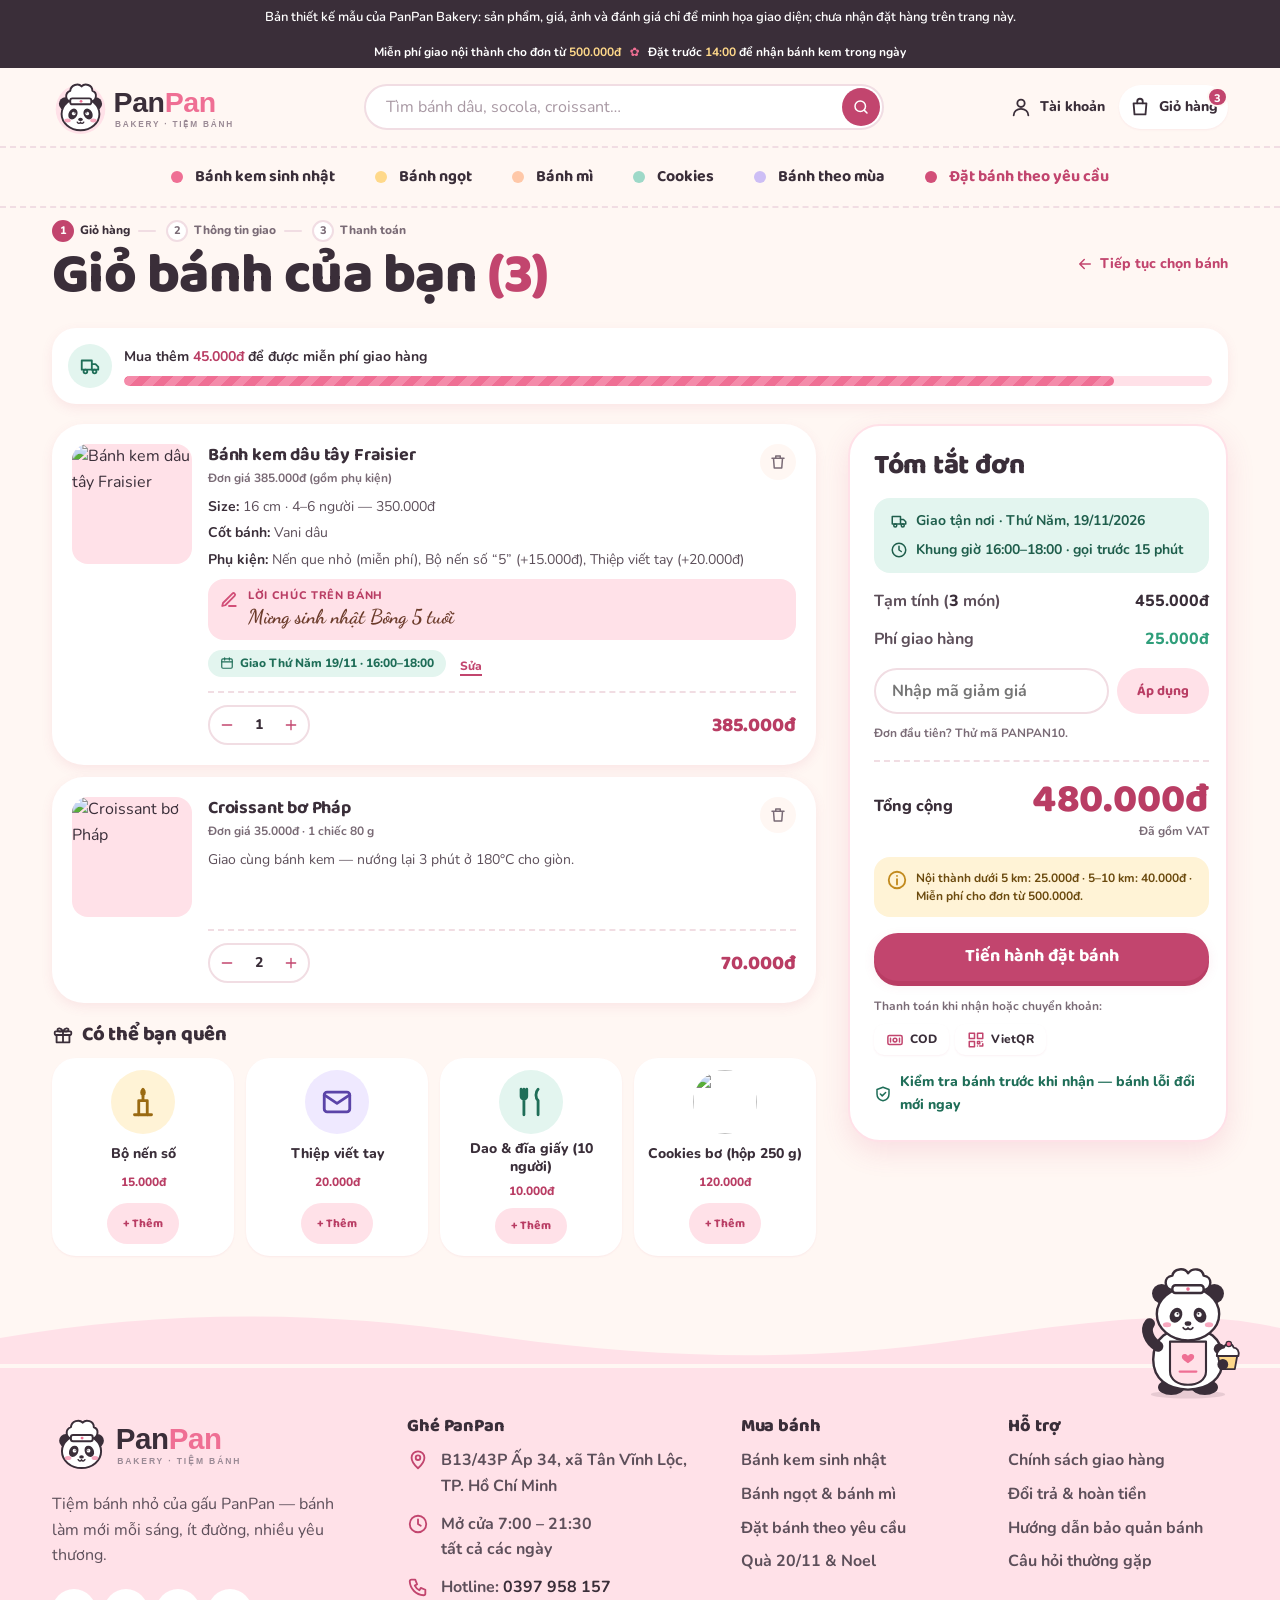
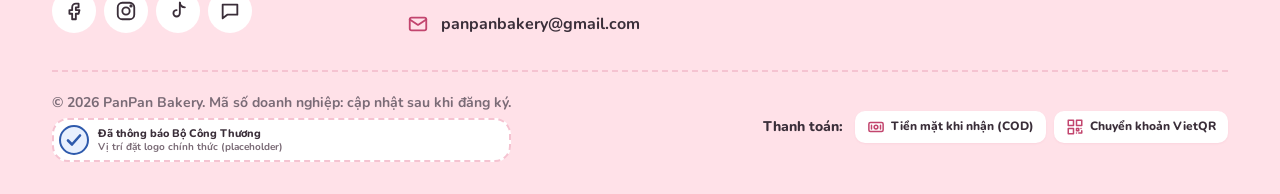
==== cart.html @ d655e0fd "Bản thiết kế giao diện Gấu Hồng của PanPan Bakery" ====
<!doctype html>
<html lang="vi">
<head>
  <meta charset="utf-8">
  <meta name="viewport" content="width=device-width, initial-scale=1">
  <title>Giỏ hàng — PanPan Bakery</title>
  <meta name="description" content="Giỏ hàng PanPan Bakery: kiểm tra bánh, lời chúc, ngày giờ giao và áp dụng mã giảm giá.">
  <link rel="icon" href="logo.svg" type="image/svg+xml">
  <link rel="preconnect" href="https://fonts.googleapis.com">
  <link rel="preconnect" href="https://fonts.gstatic.com" crossorigin>
  <link href="https://fonts.googleapis.com/css2?family=Baloo+2:wght@600;700;800&family=Dancing+Script:wght@700&family=Nunito:wght@400;600;700;800&subset=vietnamese&display=swap" rel="stylesheet">
  <link rel="stylesheet" href="styles.css">
</head>
<body class="has-sticky-checkout">
<div role="note" style="background:#3A2E39;color:#fff;font:600 13px/1.5 Nunito,system-ui,sans-serif;text-align:center;padding:8px 12px">Bản thiết kế mẫu của PanPan Bakery: sản phẩm, giá, ảnh và đánh giá chỉ để minh họa giao diện; chưa nhận đặt hàng trên trang này.</div>
<a class="skip-link" href="#main">Bỏ qua, đến nội dung chính</a>

<svg class="sprite" aria-hidden="true" focusable="false" xmlns="http://www.w3.org/2000/svg">
  <defs>
    <symbol id="i-menu" viewBox="0 0 24 24"><path d="M4 7h16M4 12h16M4 17h16"/></symbol>
    <symbol id="i-close" viewBox="0 0 24 24"><path d="M6 6l12 12M18 6L6 18"/></symbol>
    <symbol id="i-search" viewBox="0 0 24 24"><circle cx="11" cy="11" r="7"/><path d="M20 20l-3.5-3.5"/></symbol>
    <symbol id="i-user" viewBox="0 0 24 24"><circle cx="12" cy="8" r="4"/><path d="M4 21c0-4 3.6-7 8-7s8 3 8 7"/></symbol>
    <symbol id="i-bag" viewBox="0 0 24 24"><path d="M5 8h14l-1 12H6L5 8z"/><path d="M9 8V6a3 3 0 0 1 6 0v2"/></symbol>
    <symbol id="i-check" viewBox="0 0 24 24"><path d="M5 12.5l4.5 4.5L19 7.5"/></symbol>
    <symbol id="i-clock" viewBox="0 0 24 24"><circle cx="12" cy="12" r="9"/><path d="M12 7v5l3 2"/></symbol>
    <symbol id="i-truck" viewBox="0 0 24 24"><path d="M3 6h11v10H3z"/><path d="M14 10h4l3 3v3h-7"/><circle cx="7" cy="18" r="2"/><circle cx="17" cy="18" r="2"/></symbol>
    <symbol id="i-shield" viewBox="0 0 24 24"><path d="M12 3l8 3v6c0 5-3.5 8-8 9-4.5-1-8-4-8-9V6l8-3z"/><path d="M8.5 12l2.5 2.5 4.5-4.5"/></symbol>
    <symbol id="i-pin" viewBox="0 0 24 24"><path d="M12 21s-7-6.2-7-11.5A7 7 0 0 1 19 9.5C19 14.8 12 21 12 21z"/><circle cx="12" cy="9.5" r="2.5"/></symbol>
    <symbol id="i-phone" viewBox="0 0 24 24"><path d="M5 4h4l2 5-2.5 1.5a11 11 0 0 0 5 5L15 13l5 2v4a2 2 0 0 1-2 2A16 16 0 0 1 3 6a2 2 0 0 1 2-2z"/></symbol>
    <symbol id="i-mail" viewBox="0 0 24 24"><rect x="3" y="5" width="18" height="14" rx="2"/><path d="M3 7l9 6 9-6"/></symbol>
    <symbol id="i-chat" viewBox="0 0 24 24"><path d="M4 5h16v11H9l-5 4V5z"/></symbol>
    <symbol id="i-facebook" viewBox="0 0 24 24"><path d="M14 8h3V4h-3a4 4 0 0 0-4 4v3H7v4h3v6h4v-6h3l1-4h-4V8.5a.5.5 0 0 1 .5-.5z"/></symbol>
    <symbol id="i-instagram" viewBox="0 0 24 24"><rect x="3" y="3" width="18" height="18" rx="5"/><circle cx="12" cy="12" r="4"/><circle cx="17.5" cy="6.5" r=".8"/></symbol>
    <symbol id="i-tiktok" viewBox="0 0 24 24"><path d="M14 3v11.5a3.5 3.5 0 1 1-3.5-3.5"/><path d="M14 3c.5 3 2.5 5 5.5 5"/></symbol>
    <symbol id="i-cash" viewBox="0 0 24 24"><rect x="2.5" y="6" width="19" height="12" rx="2"/><circle cx="12" cy="12" r="2.5"/><path d="M6 9.5v5M18 9.5v5"/></symbol>
    <symbol id="i-qr" viewBox="0 0 24 24"><rect x="3" y="3" width="7" height="7"/><rect x="14" y="3" width="7" height="7"/><rect x="3" y="14" width="7" height="7"/><path d="M14 14h3v3h-3zM20 14v.01M14 20h.01M17 20h4v-3"/></symbol>
    <symbol id="i-plus" viewBox="0 0 24 24"><path d="M12 5v14M5 12h14"/></symbol>
    <symbol id="i-minus" viewBox="0 0 24 24"><path d="M5 12h14"/></symbol>
    <symbol id="i-trash" viewBox="0 0 24 24"><path d="M4 7h16M9 7V4h6v3M6 7l1 13h10l1-13"/></symbol>
    <symbol id="i-calendar" viewBox="0 0 24 24"><rect x="3" y="5" width="18" height="16" rx="2"/><path d="M3 10h18M8 3v4M16 3v4"/></symbol>
    <symbol id="i-info" viewBox="0 0 24 24"><circle cx="12" cy="12" r="9"/><path d="M12 11v6M12 7.5v.01"/></symbol>
    <symbol id="i-candle" viewBox="0 0 24 24"><path d="M9 21V11h6v10"/><path d="M12 11V8"/><path d="M12 3c1.3 1.4 1.3 3.2 0 4-1.3-.8-1.3-2.6 0-4z"/><path d="M6 21h12"/></symbol>
    <symbol id="i-cutlery" viewBox="0 0 24 24"><path d="M7 3v8M5 3v5a2 2 0 0 0 4 0V3M7 11v10"/><path d="M17 3c-2 2-2 6 0 8v10"/></symbol>
    <symbol id="i-arrow-left" viewBox="0 0 24 24"><path d="M19 12H5M11 6l-6 6 6 6"/></symbol>
    <symbol id="i-gift" viewBox="0 0 24 24"><rect x="3" y="8" width="18" height="4" rx="1"/><path d="M5 12v8h14v-8M12 8v12"/><path d="M12 8c-2-4-6-4-6-1.5S10 8 12 8zm0 0c2-4 6-4 6-1.5S14 8 12 8z"/></symbol>
    <g id="mascot-art">
      <ellipse cx="100" cy="214" rx="62" ry="7" fill="#3A2E39" opacity=".12"/>
      <ellipse cx="72" cy="202" rx="22" ry="13" fill="#3A2E39"/>
      <ellipse cx="128" cy="202" rx="22" ry="13" fill="#3A2E39"/>
      <path d="M42 156c0-38 26-52 58-52s58 14 58 52c0 32-24 50-58 50s-58-18-58-50z" fill="#fff" stroke="#3A2E39" stroke-width="4"/>
      <path d="M70 126h60v50c0 14-14 22-30 22s-30-8-30-22z" fill="#FFE1E8" stroke="#3A2E39" stroke-width="3.5" stroke-linejoin="round"/>
      <path d="M100 150c-4-6-12-3-10 3 1 4 10 9 10 9s9-5 10-9c2-6-6-9-10-3z" fill="#EF6F94"/>
      <path d="M86 176h28" stroke="#EF6F94" stroke-width="3.5" stroke-linecap="round"/>
      <path d="M50 134C34 124 28 106 36 96" fill="none" stroke="#3A2E39" stroke-width="18" stroke-linecap="round"/>
      <path d="M152 138c12 6 14 16 8 24" fill="none" stroke="#3A2E39" stroke-width="18" stroke-linecap="round"/>
      <path d="M150 150h32l-4 22h-24z" fill="#FFD98A" stroke="#3A2E39" stroke-width="3" stroke-linejoin="round"/>
      <path d="M148 150c0-10 8-14 12-14 2-8 14-8 16 0 6 0 10 6 8 14z" fill="#fff" stroke="#3A2E39" stroke-width="3" stroke-linejoin="round"/>
      <circle cx="168" cy="130" r="4.5" fill="#EF6F94" stroke="#3A2E39" stroke-width="2"/>
      <circle cx="158" cy="164" r="9" fill="#3A2E39"/>
      <circle cx="56" cy="46" r="16" fill="#3A2E39"/>
      <circle cx="144" cy="46" r="16" fill="#3A2E39"/>
      <ellipse cx="100" cy="80" rx="52" ry="44" fill="#fff" stroke="#3A2E39" stroke-width="4"/>
      <path d="M74 40c-14-2-16-22 0-24 2-12 20-14 26-4 8-10 24-8 26 4 16 2 14 22 0 24z" fill="#fff" stroke="#3A2E39" stroke-width="4" stroke-linejoin="round"/>
      <rect x="74" y="32" width="52" height="13" rx="5" fill="#fff" stroke="#3A2E39" stroke-width="4"/>
      <circle cx="100" cy="38.5" r="3" fill="#EF6F94"/>
      <ellipse cx="80" cy="82" rx="10" ry="13" transform="rotate(25 80 82)" fill="#3A2E39"/>
      <ellipse cx="120" cy="82" rx="10" ry="13" transform="rotate(-25 120 82)" fill="#3A2E39"/>
      <circle cx="81.5" cy="81" r="4.2" fill="#fff"/><circle cx="118.5" cy="81" r="4.2" fill="#fff"/>
      <circle cx="82.6" cy="79.6" r="1.6" fill="#3A2E39"/><circle cx="117.4" cy="79.6" r="1.6" fill="#3A2E39"/>
      <ellipse cx="65" cy="98" rx="7" ry="4.2" fill="#F7A8BF"/><ellipse cx="135" cy="98" rx="7" ry="4.2" fill="#F7A8BF"/>
      <ellipse cx="100" cy="96" rx="5.5" ry="3.8" fill="#3A2E39"/>
      <path d="M92 103q3.8 5 8 .6 4.2 4.4 8-.6" fill="none" stroke="#3A2E39" stroke-width="3" stroke-linecap="round"/>
    </g>
  </defs>
</svg>

<div class="announce" role="note">
  Miễn phí giao nội thành cho đơn từ <strong>500.000đ</strong><span class="announce__sep" aria-hidden="true">✿</span>Đặt trước <strong>14:00</strong> để nhận bánh kem trong ngày
</div>

<header class="site-header">
  <div class="container header-main__inner">
    <button class="icon-btn nav-toggle" type="button" data-nav-toggle aria-controls="site-nav" aria-expanded="false" aria-label="Mở menu danh mục">
      <svg class="icon icon-open" aria-hidden="true"><use href="#i-menu"/></svg>
      <svg class="icon icon-close" aria-hidden="true"><use href="#i-close"/></svg>
    </button>
    <a class="logo" href="index.html"><img src="logo.svg" alt="PanPan Bakery — về trang chủ" width="260" height="72"></a>
    <form class="search" role="search" data-search action="index.html">
      <label class="visually-hidden" for="q">Tìm bánh</label>
      <input class="search__input" id="q" name="q" type="search" placeholder="Tìm bánh dâu, socola, croissant…" autocomplete="off">
      <button class="search__btn" type="submit" aria-label="Tìm kiếm"><svg class="icon icon--sm" aria-hidden="true"><use href="#i-search"/></svg></button>
    </form>
    <div class="header-actions">
      <a class="header-link" href="#tai-khoan"><svg class="icon" aria-hidden="true"><use href="#i-user"/></svg><span class="header-link__label">Tài khoản</span></a>
      <a class="header-link cart-link" href="cart.html" aria-label="Giỏ hàng" aria-current="page"><svg class="icon" aria-hidden="true"><use href="#i-bag"/></svg><span class="header-link__label">Giỏ hàng</span><span class="cart-count" data-cart-count aria-label="sản phẩm trong giỏ">3</span></a>
    </div>
  </div>
  <nav class="site-nav" id="site-nav" data-nav aria-label="Danh mục bánh">
    <div class="container">
      <ul class="site-nav__list">
        <li><a class="site-nav__link" href="index.html#san-pham"><span class="site-nav__dot" style="background:#EF6F94" aria-hidden="true"></span>Bánh kem sinh nhật</a></li>
        <li><a class="site-nav__link" href="index.html#san-pham"><span class="site-nav__dot" style="background:#FFD98A" aria-hidden="true"></span>Bánh ngọt</a></li>
        <li><a class="site-nav__link" href="index.html#san-pham"><span class="site-nav__dot" style="background:#FFC8A8" aria-hidden="true"></span>Bánh mì</a></li>
        <li><a class="site-nav__link" href="index.html#san-pham"><span class="site-nav__dot" style="background:#9ED9C8" aria-hidden="true"></span>Cookies</a></li>
        <li><a class="site-nav__link" href="index.html#san-pham"><span class="site-nav__dot" style="background:#CDBEF5" aria-hidden="true"></span>Bánh theo mùa</a></li>
        <li><a class="site-nav__link site-nav__link--hot" href="index.html#theo-yeu-cau"><span class="site-nav__dot" style="background:#D24F78" aria-hidden="true"></span>Đặt bánh theo yêu cầu</a></li>
      </ul>
      <div class="site-nav__extra">
        <svg class="icon" aria-hidden="true"><use href="#i-phone"/></svg>
        <span>Cần gấp? Gọi <a href="tel:0397958157">0397 958 157</a> (7:00–21:30)</span>
      </div>
    </div>
  </nav>
</header>

<main id="main" class="container" data-cart>
  <div class="cart-head">
    <div>
      <ol class="checkout-steps" aria-label="Các bước đặt hàng">
        <li class="is-current" aria-current="step"><span class="checkout-steps__num">1</span>Giỏ hàng</li>
        <li><span class="checkout-steps__num">2</span>Thông tin giao</li>
        <li><span class="checkout-steps__num">3</span>Thanh toán</li>
      </ol>
      <h1 class="cart-title">Giỏ bánh của bạn <span>(<span data-item-count>3</span>)</span></h1>
    </div>
    <a class="back-link" href="index.html#san-pham"><svg class="icon icon--sm" aria-hidden="true"><use href="#i-arrow-left"/></svg>Tiếp tục chọn bánh</a>
  </div>

  <div class="cart-empty" data-cart-empty hidden>
    <svg viewBox="0 -10 200 232" role="img" aria-label="Gấu PanPan đang chờ bạn chọn bánh"><use href="#mascot-art"/></svg>
    <h2>Giỏ bánh đang trống trơn</h2>
    <p>Gấu PanPan đã nướng sẵn bánh kem, croissant và cookies — chọn vài món cho ngày vui nhé!</p>
    <a class="btn btn--primary" href="index.html#san-pham">Xem bánh hôm nay</a>
  </div>

  <div data-cart-filled>
    <div class="freeship">
      <span class="freeship__icon" aria-hidden="true"><svg class="icon"><use href="#i-truck"/></svg></span>
      <div class="freeship__body">
        <p class="freeship__text" data-freeship-text aria-live="polite">Mua thêm <strong>45.000đ</strong> để được miễn phí giao hàng</p>
        <div class="freeship__track" role="presentation"><div class="freeship__bar" data-freeship-bar style="width:91%"></div></div>
      </div>
    </div>

    <div class="cart-layout">
      <div>
        <div class="cart-lines" data-lines>
          <article class="line" data-line data-unit="385000" data-name="Bánh kem dâu tây Fraisier">
            <a class="line__media" href="product.html"><img src="https://images.unsplash.com/photo-1611293388250-580b08c4a145?auto=format&fit=crop&w=240&h=240&q=80" alt="Bánh kem dâu tây Fraisier" width="120" height="120"></a>
            <div class="line__body">
              <div class="line__top">
                <div>
                  <h2 class="line__name"><a href="product.html">Bánh kem dâu tây Fraisier</a></h2>
                  <p class="line__unit">Đơn giá 385.000đ (gồm phụ kiện)</p>
                </div>
                <button class="remove-btn" type="button" data-remove aria-label="Xoá Bánh kem dâu tây Fraisier khỏi giỏ"><svg class="icon" aria-hidden="true"><use href="#i-trash"/></svg></button>
              </div>
              <div class="line__opts">
                <p><strong>Size:</strong> 16 cm · 4–6 người — 350.000đ</p>
                <p><strong>Cốt bánh:</strong> Vani dâu</p>
                <p><strong>Phụ kiện:</strong> Nến que nhỏ (miễn phí), Bộ nến số “5” (+15.000đ), Thiệp viết tay (+20.000đ)</p>
              </div>
              <p class="line__msg"><span class="line__msg-label">Lời chúc trên bánh</span>Mừng sinh nhật Bông 5 tuổi</p>
              <span class="line__delivery"><svg class="icon" aria-hidden="true"><use href="#i-calendar"/></svg>Giao Thứ Năm 19/11 · 16:00–18:00</span>
              <a class="link-btn line__edit" href="product.html">Sửa</a>
            </div>
            <div class="line__foot">
              <div class="qty qty--sm">
                <button class="qty__btn" type="button" data-qty-minus aria-label="Giảm số lượng"><svg class="icon" aria-hidden="true"><use href="#i-minus"/></svg></button>
                <input class="qty__input" type="number" min="1" max="20" value="1" data-qty-input aria-label="Số lượng Bánh kem dâu tây Fraisier">
                <button class="qty__btn" type="button" data-qty-plus aria-label="Tăng số lượng"><svg class="icon" aria-hidden="true"><use href="#i-plus"/></svg></button>
              </div>
              <span class="line__total" data-line-total>385.000đ</span>
            </div>
          </article>

          <article class="line" data-line data-unit="35000" data-name="Croissant bơ Pháp">
            <a class="line__media" href="product.html"><img src="https://images.unsplash.com/photo-1623334044303-241021148842?auto=format&fit=crop&w=240&h=240&q=80" alt="Croissant bơ Pháp" width="120" height="120"></a>
            <div class="line__body">
              <div class="line__top">
                <div>
                  <h2 class="line__name"><a href="product.html">Croissant bơ Pháp</a></h2>
                  <p class="line__unit">Đơn giá 35.000đ · 1 chiếc 80 g</p>
                </div>
                <button class="remove-btn" type="button" data-remove aria-label="Xoá Croissant bơ Pháp khỏi giỏ"><svg class="icon" aria-hidden="true"><use href="#i-trash"/></svg></button>
              </div>
              <div class="line__opts"><p>Giao cùng bánh kem — nướng lại 3 phút ở 180°C cho giòn.</p></div>
            </div>
            <div class="line__foot">
              <div class="qty qty--sm">
                <button class="qty__btn" type="button" data-qty-minus aria-label="Giảm số lượng"><svg class="icon" aria-hidden="true"><use href="#i-minus"/></svg></button>
                <input class="qty__input" type="number" min="1" max="20" value="2" data-qty-input aria-label="Số lượng Croissant bơ Pháp">
                <button class="qty__btn" type="button" data-qty-plus aria-label="Tăng số lượng"><svg class="icon" aria-hidden="true"><use href="#i-plus"/></svg></button>
              </div>
              <span class="line__total" data-line-total>70.000đ</span>
            </div>
          </article>
        </div>

        <template data-line-template>
          <article class="line" data-line data-unit="0" data-name="">
            <div class="line__media"><img src="data:image/svg+xml,%3Csvg xmlns='http://www.w3.org/2000/svg' viewBox='0 0 120 120'%3E%3Crect width='120' height='120' fill='%23FFE1E8'/%3E%3Cg fill='none' stroke='%23D24F78' stroke-width='4' stroke-linecap='round' stroke-linejoin='round'%3E%3Crect x='34' y='52' width='52' height='38' rx='4'/%3E%3Cpath d='M30 52h60M60 52v38M60 52c-6-14-22-14-20-4 2 6 20 4 20 4zm0 0c6-14 22-14 20-4-2 6-20 4-20 4z'/%3E%3C/g%3E%3C/svg%3E" alt="Phụ kiện" width="120" height="120"></div>
            <div class="line__body">
              <div class="line__top">
                <div>
                  <h2 class="line__name" data-line-name>Phụ kiện</h2>
                  <p class="line__unit">Đơn giá <span data-line-unit>0đ</span></p>
                </div>
                <button class="remove-btn" type="button" data-remove aria-label="Xoá món này khỏi giỏ"><svg class="icon" aria-hidden="true"><use href="#i-trash"/></svg></button>
              </div>
              <div class="line__opts"><p>Giao kèm đơn bánh kem.</p></div>
            </div>
            <div class="line__foot">
              <div class="qty qty--sm">
                <button class="qty__btn" type="button" data-qty-minus aria-label="Giảm số lượng"><svg class="icon" aria-hidden="true"><use href="#i-minus"/></svg></button>
                <input class="qty__input" type="number" min="1" max="20" value="1" data-qty-input aria-label="Số lượng">
                <button class="qty__btn" type="button" data-qty-plus aria-label="Tăng số lượng"><svg class="icon" aria-hidden="true"><use href="#i-plus"/></svg></button>
              </div>
              <span class="line__total" data-line-total>0đ</span>
            </div>
          </article>
        </template>

        <section class="upsell" aria-labelledby="upsell-title">
          <h2 class="upsell__title" id="upsell-title"><svg class="icon" aria-hidden="true"><use href="#i-gift"/></svg>Có thể bạn quên</h2>
          <div class="upsell__list">
            <div class="upsell-item">
              <span class="upsell-item__art" style="background:var(--c-butter-soft);color:#9A6A12" aria-hidden="true"><svg class="icon"><use href="#i-candle"/></svg></span>
              <p class="upsell-item__name">Bộ nến số</p>
              <p class="upsell-item__price">15.000đ</p>
              <button class="btn btn--soft" type="button" data-upsell-add="Bộ nến số" data-price="15000">+ Thêm</button>
            </div>
            <div class="upsell-item">
              <span class="upsell-item__art" style="background:var(--c-lavender-soft);color:#5B44A8" aria-hidden="true"><svg class="icon"><use href="#i-mail"/></svg></span>
              <p class="upsell-item__name">Thiệp viết tay</p>
              <p class="upsell-item__price">20.000đ</p>
              <button class="btn btn--soft" type="button" data-upsell-add="Thiệp viết tay" data-price="20000">+ Thêm</button>
            </div>
            <div class="upsell-item">
              <span class="upsell-item__art" style="background:var(--c-mint-soft);color:#1F6E58" aria-hidden="true"><svg class="icon"><use href="#i-cutlery"/></svg></span>
              <p class="upsell-item__name">Dao &amp; đĩa giấy (10 người)</p>
              <p class="upsell-item__price">10.000đ</p>
              <button class="btn btn--soft" type="button" data-upsell-add="Dao &amp; đĩa giấy (10 người)" data-price="10000">+ Thêm</button>
            </div>
            <div class="upsell-item">
              <span class="upsell-item__art"><img src="https://images.unsplash.com/photo-1600625649542-f668edc636dc?auto=format&fit=crop&w=160&h=160&q=70" alt="" width="64" height="64" loading="lazy"></span>
              <p class="upsell-item__name">Cookies bơ (hộp 250 g)</p>
              <p class="upsell-item__price">120.000đ</p>
              <button class="btn btn--soft" type="button" data-upsell-add="Cookies bơ (hộp 250 g)" data-price="120000" data-img="https://images.unsplash.com/photo-1600625649542-f668edc636dc?auto=format&fit=crop&w=240&h=240&q=80">+ Thêm</button>
            </div>
          </div>
        </section>
      </div>

      <aside class="summary" aria-labelledby="summary-title">
        <h2 class="summary__title" id="summary-title">Tóm tắt đơn</h2>
        <div class="summary__delivery">
          <p><svg class="icon" aria-hidden="true"><use href="#i-truck"/></svg><span>Giao tận nơi · <strong>Thứ Năm, 19/11/2026</strong></span></p>
          <p><svg class="icon" aria-hidden="true"><use href="#i-clock"/></svg><span>Khung giờ <strong>16:00–18:00</strong> · gọi trước 15 phút</span></p>
        </div>
        <div class="summary__rows">
          <p class="summary__row"><span>Tạm tính (<span data-item-count>3</span> món)</span><span data-subtotal>455.000đ</span></p>
          <p class="summary__row summary__row--ship"><span>Phí giao hàng</span><span data-shipping>25.000đ</span></p>
          <p class="summary__row summary__row--discount" data-discount-row hidden><span>Mã PANPAN10</span><span data-discount>−0đ</span></p>
        </div>
        <form class="promo" data-promo-form>
          <label class="visually-hidden" for="promo-code">Mã giảm giá</label>
          <input id="promo-code" type="text" placeholder="Nhập mã giảm giá" autocomplete="off">
          <button class="btn btn--soft" type="submit">Áp dụng</button>
        </form>
        <p class="promo-note" data-promo-note aria-live="polite">Đơn đầu tiên? Thử mã PANPAN10.</p>
        <div class="summary__total">
          <span>Tổng cộng</span>
          <span><span class="summary__total-amount" data-grand-total>480.000đ</span><span class="summary__vat">Đã gồm VAT</span></span>
        </div>
        <p class="fee-note"><svg class="icon" aria-hidden="true"><use href="#i-info"/></svg><span>Nội thành dưới 5 km: 25.000đ · 5–10 km: 40.000đ · Miễn phí cho đơn từ 500.000đ.</span></p>
        <button class="btn btn--primary btn--block" type="button" data-checkout>Tiến hành đặt bánh</button>
        <div class="pay-note">
          <span>Thanh toán khi nhận hoặc chuyển khoản:</span>
          <div class="pay-methods">
            <span class="pay-badge"><svg class="icon" aria-hidden="true"><use href="#i-cash"/></svg>COD</span>
            <span class="pay-badge"><svg class="icon" aria-hidden="true"><use href="#i-qr"/></svg>VietQR</span>
          </div>
        </div>
        <p class="assure"><svg viewBox="0 0 24 24" class="icon" aria-hidden="true"><use href="#i-shield"/></svg>Kiểm tra bánh trước khi nhận — bánh lỗi đổi mới ngay</p>
      </aside>
    </div>
  </div>
</main>

<footer class="site-footer">
  <svg class="wave" viewBox="0 0 1440 64" preserveAspectRatio="none" aria-hidden="true"><path fill="currentColor" d="M0 34C180 6 360 6 540 30s360 30 540 6 270-30 360-12v36H0z"/></svg>
  <svg class="footer-mascot" viewBox="0 -10 200 232" aria-hidden="true"><use href="#mascot-art"/></svg>
  <div class="container">
    <div class="footer-grid">
      <div class="footer-brand">
        <a class="logo" href="index.html"><img src="logo.svg" alt="PanPan Bakery" width="260" height="72" loading="lazy"></a>
        <p>Tiệm bánh nhỏ của gấu PanPan — bánh làm mới mỗi sáng, ít đường, nhiều yêu thương.</p>
        <div class="social">
          <a class="social__link" href="#facebook" aria-label="Facebook PanPan Bakery"><svg class="icon" aria-hidden="true"><use href="#i-facebook"/></svg></a>
          <a class="social__link" href="#instagram" aria-label="Instagram PanPan Bakery"><svg class="icon" aria-hidden="true"><use href="#i-instagram"/></svg></a>
          <a class="social__link" href="#tiktok" aria-label="TikTok PanPan Bakery"><svg class="icon" aria-hidden="true"><use href="#i-tiktok"/></svg></a>
          <a class="social__link" href="#zalo" aria-label="Zalo PanPan Bakery"><svg class="icon" aria-hidden="true"><use href="#i-chat"/></svg></a>
        </div>
      </div>
      <div>
        <h2 class="footer-title">Ghé PanPan</h2>
        <ul class="contact-list">
          <li><svg class="icon" aria-hidden="true"><use href="#i-pin"/></svg><span>B13/43P Ấp 34, xã Tân Vĩnh Lộc,<br>TP. Hồ Chí Minh</span></li>
          <li><svg class="icon" aria-hidden="true"><use href="#i-clock"/></svg><span>Mở cửa 7:00 – 21:30<br>tất cả các ngày</span></li>
          <li><svg class="icon" aria-hidden="true"><use href="#i-phone"/></svg><span>Hotline: <a href="tel:0397958157">0397 958 157</a></span></li>
          <li><svg class="icon" aria-hidden="true"><use href="#i-mail"/></svg><span><a href="mailto:panpanbakery@gmail.com">panpanbakery@gmail.com</a></span></li>
        </ul>
      </div>
      <div>
        <h2 class="footer-title">Mua bánh</h2>
        <ul class="footer-list">
          <li><a href="index.html#san-pham">Bánh kem sinh nhật</a></li>
          <li><a href="index.html#san-pham">Bánh ngọt &amp; bánh mì</a></li>
          <li><a href="index.html#theo-yeu-cau">Đặt bánh theo yêu cầu</a></li>
          <li><a href="index.html#san-pham">Quà 20/11 &amp; Noel</a></li>
        </ul>
      </div>
      <div>
        <h2 class="footer-title">Hỗ trợ</h2>
        <ul class="footer-list">
          <li><a href="#giao-hang">Chính sách giao hàng</a></li>
          <li><a href="#doi-tra">Đổi trả &amp; hoàn tiền</a></li>
          <li><a href="#bao-quan">Hướng dẫn bảo quản bánh</a></li>
          <li><a href="#hoi-dap">Câu hỏi thường gặp</a></li>
        </ul>
      </div>
    </div>
    <div class="footer-bottom">
      <div class="footer-legal">
        <span>© 2026 PanPan Bakery. Mã số doanh nghiệp: cập nhật sau khi đăng ký.</span>
        <span class="bct-badge"><svg viewBox="0 0 32 32" aria-hidden="true"><circle cx="16" cy="16" r="14" fill="#E8F0FE" stroke="#2E5AAC" stroke-width="2"/><path d="M10 16.5l4 4 8-9" fill="none" stroke="#2E5AAC" stroke-width="2.6" stroke-linecap="round" stroke-linejoin="round"/></svg><span>Đã thông báo Bộ Công Thương<small>Vị trí đặt logo chính thức (placeholder)</small></span></span>
      </div>
      <div class="pay-methods">
        <span class="pay-methods__label">Thanh toán:</span>
        <span class="pay-badge"><svg class="icon" aria-hidden="true"><use href="#i-cash"/></svg>Tiền mặt khi nhận (COD)</span>
        <span class="pay-badge"><svg class="icon" aria-hidden="true"><use href="#i-qr"/></svg>Chuyển khoản VietQR</span>
      </div>
    </div>
  </div>
</footer>

<div class="sticky-checkout" data-cart-filled>
  <div class="sticky-checkout__info">
    <span class="sticky-checkout__label">Tổng cộng</span>
    <span class="sticky-checkout__total" data-grand-total>480.000đ</span>
  </div>
  <button class="btn btn--primary" type="button" data-checkout>Đặt bánh</button>
</div>

<div class="toast" data-toast role="status" aria-live="polite">
  <span class="toast__icon" aria-hidden="true"><svg viewBox="40 -12 120 140"><use href="#mascot-art"/></svg></span>
  <span data-toast-text></span>
</div>

<script src="app.js"></script>
</body>
</html>
---- styles.css ----
/* =====================================================================
   PanPan Bakery — Direction A "Gấu Hồng" (soft pastel & playful)
   ---------------------------------------------------------------------
   DESIGN TOKENS — this block is the seed of the future design system.
   ===================================================================== */
:root {
  /* ---- Colour: brand ---- */
  --c-primary: #EF6F94;        /* strawberry pink — accents, illustrations */
  --c-primary-dark: #C2456E;   /* buttons, links — 4.8:1 with white text (AA) */
  --c-primary-deeper: #B93D64; /* hover / pressed */
  --c-primary-soft: #FFE1E8;   /* pink tint backgrounds */
  --c-mint: #9ED9C8;
  --c-mint-soft: #E3F5EF;
  --c-butter: #FFD98A;
  --c-butter-soft: #FFF3D6;
  --c-lavender: #CDBEF5;
  --c-lavender-soft: #EFE9FF;
  --c-peach: #FFC8A8;
  --c-peach-soft: #FFEDE2;
  --c-chocolate: #6B3B2A;      /* message-on-cake lettering */

  /* ---- Colour: neutrals ---- */
  --c-bg: #FFF7F3;
  --c-surface: #FFFFFF;
  --c-ink: #3A2E39;
  --c-muted: #7A6B76;
  --c-line: #F1DDE3;
  --c-success: #2F9E7A;
  --c-danger: #D64545;
  --c-star: #FFB547;

  /* ---- Typography ---- */
  --font-display: 'Baloo 2', 'Nunito', system-ui, sans-serif;
  --font-body: 'Nunito', system-ui, -apple-system, 'Segoe UI', sans-serif;
  --font-script: 'Dancing Script', 'Baloo 2', cursive;

  --fs-xs: 0.75rem;     /* 12 */
  --fs-sm: 0.875rem;    /* 14 */
  --fs-base: 1rem;      /* 16 */
  --fs-md: 1.125rem;    /* 18 */
  --fs-lg: 1.25rem;     /* 20 */
  --fs-xl: clamp(1.375rem, 1.2rem + 0.8vw, 1.75rem);
  --fs-2xl: clamp(1.75rem, 1.35rem + 1.6vw, 2.5rem);
  --fs-3xl: clamp(2.125rem, 1.55rem + 2.6vw, 3.5rem);
  --fs-4xl: clamp(2.375rem, 1.6rem + 3.4vw, 4.25rem);

  --lh-tight: 1.15;
  --lh-snug: 1.3;
  --lh-body: 1.6;

  /* ---- Spacing scale (4px base) ---- */
  --sp-1: 4px;
  --sp-2: 8px;
  --sp-3: 12px;
  --sp-4: 16px;
  --sp-5: 20px;
  --sp-6: 24px;
  --sp-7: 32px;
  --sp-8: 48px;
  --sp-9: 64px;
  --sp-10: 96px;

  /* ---- Radius ---- */
  --r-sm: 10px;
  --r-md: 16px;
  --r-lg: 24px;
  --r-xl: 32px;
  --r-pill: 999px;
  --r-blob: 58% 42% 48% 52% / 52% 46% 54% 48%;

  /* ---- Shadows (pink-tinted) ---- */
  --sh-xs: 0 1px 2px rgba(210, 79, 120, 0.08);
  --sh-sm: 0 4px 12px rgba(210, 79, 120, 0.10);
  --sh-md: 0 10px 28px rgba(210, 79, 120, 0.14);
  --sh-lg: 0 20px 50px rgba(210, 79, 120, 0.18);
  --sh-btn: 0 6px 0 var(--c-primary-deeper);
  --focus-ring: 0 0 0 3px #fff, 0 0 0 6px rgba(210, 79, 120, 0.55);

  /* ---- Layout ---- */
  --container: 1240px;
  --gutter: 16px;
  --header-h: 72px;

  /* ---- Motion ---- */
  --ease-bounce: cubic-bezier(0.34, 1.56, 0.64, 1);
  --t-fast: 150ms ease;
  --t-base: 240ms ease;
}

@media (min-width: 768px) {
  :root { --gutter: 32px; }
}

/* =====================================================================
   Base
   ===================================================================== */
*, *::before, *::after { box-sizing: border-box; }
html { -webkit-text-size-adjust: 100%; scroll-behavior: smooth; scroll-padding-top: 140px; }
body {
  margin: 0;
  font-family: var(--font-body);
  font-size: var(--fs-base);
  line-height: var(--lh-body);
  color: var(--c-ink);
  background: var(--c-bg);
  -webkit-font-smoothing: antialiased;
  overflow-x: hidden;
}
img, svg { display: block; max-width: 100%; }
img { height: auto; }
a { color: inherit; text-decoration: none; }
button, input, select, textarea { font: inherit; color: inherit; }
button { cursor: pointer; }
h1, h2, h3, h4 {
  font-family: var(--font-display);
  font-weight: 800;
  line-height: var(--lh-tight);
  margin: 0;
  letter-spacing: -0.01em;
}
p { margin: 0; }
ul, ol { margin: 0; padding: 0; list-style: none; }
fieldset { border: 0; margin: 0; padding: 0; min-width: 0; }
legend { padding: 0; }
[hidden] { display: none !important; }

:focus-visible { outline: none; box-shadow: var(--focus-ring); border-radius: var(--r-sm); }

.visually-hidden {
  position: absolute !important;
  width: 1px; height: 1px;
  margin: -1px; padding: 0;
  overflow: hidden; clip: rect(0 0 0 0);
  white-space: nowrap; border: 0;
}

.container {
  width: 100%;
  max-width: var(--container);
  margin-inline: auto;
  padding-inline: var(--gutter);
}

.icon { width: 22px; height: 22px; flex: none; }
.icon--sm { width: 18px; height: 18px; }
.icon--xs { width: 14px; height: 14px; }

/* =====================================================================
   Buttons
   ===================================================================== */
.btn {
  display: inline-flex;
  align-items: center;
  justify-content: center;
  gap: var(--sp-2);
  min-height: 48px;
  padding: 12px 26px;
  border: 2px solid transparent;
  border-radius: var(--r-pill);
  font-family: var(--font-display);
  font-weight: 700;
  font-size: var(--fs-md);
  line-height: 1.1;
  white-space: nowrap;
  transition: transform var(--t-fast), box-shadow var(--t-fast), background var(--t-fast), color var(--t-fast);
}
.btn--primary {
  background: var(--c-primary-dark);
  color: #fff;
  box-shadow: 0 5px 0 var(--c-primary-deeper), var(--sh-sm);
}
.btn--primary:hover { background: var(--c-primary-deeper); transform: translateY(-1px); }
.btn--primary:active { transform: translateY(4px); box-shadow: 0 1px 0 var(--c-primary-deeper); }
.btn--ghost {
  background: var(--c-surface);
  color: var(--c-ink);
  border-color: var(--c-ink);
  box-shadow: 0 4px 0 var(--c-ink);
}
.btn--ghost:hover { background: var(--c-butter-soft); }
.btn--ghost:active { transform: translateY(3px); box-shadow: 0 1px 0 var(--c-ink); }
.btn--soft {
  background: var(--c-primary-soft);
  color: var(--c-primary-deeper);
}
.btn--soft:hover { background: #ffd2dd; }
.btn--sm { min-height: 40px; padding: 8px 16px; font-size: var(--fs-sm); }
.btn--block { width: 100%; }
.btn .icon { width: 20px; height: 20px; }

.link-btn {
  background: none;
  border: 0;
  padding: 4px 2px;
  color: var(--c-primary-dark);
  font-weight: 800;
  font-size: var(--fs-sm);
  text-decoration: underline;
  text-decoration-thickness: 2px;
  text-underline-offset: 4px;
}

.icon-btn {
  display: inline-grid;
  place-items: center;
  width: 44px;
  height: 44px;
  border-radius: var(--r-pill);
  border: 0;
  background: var(--c-surface);
  color: var(--c-ink);
  transition: background var(--t-fast), transform var(--t-fast);
}
.icon-btn:hover { background: var(--c-primary-soft); }

/* =====================================================================
   Announcement bar + header
   ===================================================================== */
.announce {
  background: var(--c-ink);
  color: #fff;
  font-size: var(--fs-xs);
  font-weight: 700;
  text-align: center;
  padding: 8px var(--gutter);
  line-height: 1.4;
}
.announce strong { color: var(--c-butter); }
.announce__sep { display: inline-block; margin: 0 8px; color: var(--c-primary); }

.site-header {
  position: sticky;
  top: 0;
  z-index: 50;
  background: rgba(255, 247, 243, 0.94);
  backdrop-filter: saturate(1.4) blur(10px);
  -webkit-backdrop-filter: saturate(1.4) blur(10px);
  border-bottom: 2px dashed var(--c-line);
}
.header-main__inner {
  display: grid;
  grid-template-columns: auto 1fr auto;
  grid-template-areas:
    "toggle logo actions"
    "search search search";
  align-items: center;
  column-gap: var(--sp-2);
  row-gap: var(--sp-2);
  padding-block: var(--sp-2) var(--sp-3);
}
.nav-toggle { grid-area: toggle; background: var(--c-primary-soft); }
.logo { grid-area: logo; display: inline-flex; justify-self: start; }
.logo svg { height: 44px; width: auto; }
.header-actions { grid-area: actions; display: flex; align-items: center; gap: var(--sp-1); }
.search { grid-area: search; position: relative; }
.search__input {
  width: 100%;
  height: 46px;
  padding: 0 52px 0 20px;
  border: 2px solid var(--c-line);
  border-radius: var(--r-pill);
  background: var(--c-surface);
  font-size: var(--fs-base);
  transition: border-color var(--t-fast);
  -webkit-appearance: none;
  appearance: none;
}
.search__input::placeholder { color: #A898A3; }
.search__input:focus { outline: none; border-color: var(--c-primary); box-shadow: 0 0 0 4px var(--c-primary-soft); }
.search__btn {
  position: absolute;
  right: 4px; top: 4px;
  width: 38px; height: 38px;
  border: 0;
  border-radius: var(--r-pill);
  background: var(--c-primary-dark);
  color: #fff;
  display: grid; place-items: center;
}
.header-link {
  display: inline-flex;
  align-items: center;
  gap: var(--sp-2);
  min-height: 44px;
  padding: 0 10px;
  border-radius: var(--r-pill);
  font-weight: 800;
  font-size: var(--fs-sm);
  transition: background var(--t-fast);
}
.header-link:hover { background: var(--c-primary-soft); }
.header-link__label { display: none; }
.cart-link { position: relative; background: var(--c-surface); box-shadow: var(--sh-xs); }
.cart-count {
  position: absolute;
  top: 2px; right: 0;
  min-width: 20px; height: 20px;
  padding: 0 5px;
  border-radius: var(--r-pill);
  background: var(--c-primary-dark);
  color: #fff;
  font-size: 11px;
  font-weight: 800;
  line-height: 20px;
  text-align: center;
  border: 2px solid var(--c-bg);
}
.cart-count.is-bumped { animation: bump 420ms var(--ease-bounce); }
@keyframes bump {
  0% { transform: scale(1); }
  40% { transform: scale(1.45); }
  100% { transform: scale(1); }
}

/* Mobile navigation panel */
.site-nav {
  display: none;
  position: absolute;
  left: 0; right: 0; top: 100%;
  background: var(--c-surface);
  border-bottom: 2px dashed var(--c-line);
  box-shadow: var(--sh-md);
  padding: var(--sp-3) var(--gutter) var(--sp-6);
  max-height: calc(100vh - 120px);
  overflow-y: auto;
}
.site-nav.is-open { display: block; animation: drop 220ms ease; }
@keyframes drop { from { opacity: 0; transform: translateY(-8px); } to { opacity: 1; transform: none; } }
.site-nav__list { display: grid; gap: var(--sp-1); }
.site-nav__link {
  display: flex;
  align-items: center;
  gap: var(--sp-3);
  padding: 12px 14px;
  border-radius: var(--r-md);
  font-family: var(--font-display);
  font-weight: 700;
  font-size: var(--fs-md);
}
.site-nav__link:hover { background: var(--c-primary-soft); }
.site-nav__dot { width: 12px; height: 12px; border-radius: 50%; flex: none; }
.site-nav__link--hot { color: var(--c-primary-dark); }
.site-nav__extra {
  margin-top: var(--sp-4);
  padding: var(--sp-4);
  border-radius: var(--r-md);
  background: var(--c-butter-soft);
  font-size: var(--fs-sm);
  font-weight: 700;
  display: flex; align-items: center; gap: var(--sp-3);
}
.site-nav__extra a { color: var(--c-primary-dark); }

@media (min-width: 640px) {
  .header-link__label { display: inline; }
}

@media (min-width: 1024px) {
  .header-main__inner {
    grid-template-columns: auto minmax(280px, 520px) auto;
    grid-template-areas: "logo search actions";
    justify-content: space-between;
    column-gap: var(--sp-7);
    padding-block: var(--sp-3);
  }
  .nav-toggle { display: none; }
  .logo svg { height: 54px; }
  .site-nav {
    display: block;
    position: static;
    background: none;
    box-shadow: none;
    border: 0;
    border-top: 2px dashed var(--c-line);
    padding: 0;
    max-height: none;
    overflow: visible;
  }
  .site-nav__list {
    display: flex;
    justify-content: center;
    gap: var(--sp-2);
    padding-block: var(--sp-2);
  }
  .site-nav__link { font-size: var(--fs-base); padding: 8px 16px; border-radius: var(--r-pill); }
  .site-nav__extra { display: none; }
}

/* =====================================================================
   Section scaffolding
   ===================================================================== */
.section { padding-block: var(--sp-9); position: relative; }
.section--tight { padding-block: var(--sp-8); }
.section--white { background: var(--c-surface); }
.section--butter { background: var(--c-butter-soft); }
.section--lavender { background: var(--c-lavender-soft); }

.section-head {
  display: flex;
  flex-wrap: wrap;
  align-items: flex-end;
  justify-content: space-between;
  gap: var(--sp-4);
  margin-bottom: var(--sp-7);
}
.section-head--center { justify-content: center; text-align: center; flex-direction: column; align-items: center; }
.eyebrow {
  display: inline-flex;
  align-items: center;
  gap: var(--sp-2);
  padding: 4px 14px;
  border-radius: var(--r-pill);
  background: var(--c-primary-soft);
  color: var(--c-primary-deeper);
  font-weight: 800;
  font-size: var(--fs-sm);
  margin-bottom: var(--sp-3);
}
.section-title { font-size: var(--fs-2xl); }
.section-title .squiggle { position: relative; white-space: nowrap; }
.section-title .squiggle::after {
  content: "";
  position: absolute;
  left: 0; right: 0; bottom: -6px;
  height: 10px;
  background: url("data:image/svg+xml,%3Csvg xmlns='http://www.w3.org/2000/svg' viewBox='0 0 40 10'%3E%3Cpath d='M0 5 Q5 0 10 5 T20 5 T30 5 T40 5' fill='none' stroke='%23EF6F94' stroke-width='3' stroke-linecap='round'/%3E%3C/svg%3E") repeat-x 0 0 / 40px 10px;
}
.section-sub { color: var(--c-muted); font-size: var(--fs-md); max-width: 560px; margin-top: var(--sp-2); }

/* Wavy dividers between sections */
.wave { display: block; width: 100%; height: 40px; }
.wave--flip { transform: scaleY(-1); }
@media (min-width: 1024px) { .wave { height: 64px; } }

/* =====================================================================
   Chips
   ===================================================================== */
.chip {
  display: inline-flex;
  align-items: center;
  gap: var(--sp-2);
  padding: 6px 14px;
  border-radius: var(--r-pill);
  background: var(--c-surface);
  border: 2px solid var(--c-line);
  font-weight: 800;
  font-size: var(--fs-sm);
  line-height: 1.3;
}
.chip--mint { background: var(--c-mint-soft); border-color: transparent; color: #1F6E58; }
.chip--butter { background: var(--c-butter-soft); border-color: transparent; color: #7A5410; }

/* =====================================================================
   Hero
   ===================================================================== */
.hero {
  position: relative;
  overflow: hidden;
  background:
    radial-gradient(circle at 12% 18%, var(--c-butter-soft) 0 140px, transparent 141px),
    radial-gradient(circle at 92% 8%, var(--c-lavender-soft) 0 180px, transparent 181px),
    radial-gradient(circle at 70% 96%, var(--c-mint-soft) 0 160px, transparent 161px),
    var(--c-primary-soft);
  padding-top: var(--sp-7);
}
.hero__inner {
  display: grid;
  gap: var(--sp-7);
  align-items: center;
  padding-bottom: var(--sp-6);
}
.hero__content { position: relative; z-index: 2; }
.hero__eyebrow {
  display: inline-flex;
  align-items: center;
  gap: var(--sp-2);
  background: var(--c-surface);
  padding: 6px 14px 6px 6px;
  border-radius: var(--r-pill);
  font-weight: 800;
  font-size: var(--fs-sm);
  box-shadow: var(--sh-sm);
  margin-bottom: var(--sp-5);
}
.hero__eyebrow-dot {
  display: grid; place-items: center;
  width: 26px; height: 26px;
  border-radius: 50%;
  background: var(--c-butter);
}
.hero__title {
  font-size: var(--fs-4xl);
  line-height: 1.12;
  margin-bottom: var(--sp-4);
}
.hero__title .hl {
  color: var(--c-primary-dark);
  position: relative;
  white-space: nowrap;
}
.hero__title .hl::before {
  content: "";
  position: absolute;
  left: -4px; right: -4px; bottom: 0.08em;
  height: 0.32em;
  background: var(--c-butter);
  border-radius: var(--r-pill);
  z-index: -1;
  transform: rotate(-1.5deg);
}
.hero__lead {
  font-size: var(--fs-md);
  color: #5D4F5A;
  max-width: 520px;
  margin-bottom: var(--sp-6);
}
.hero__actions { display: flex; flex-wrap: wrap; gap: var(--sp-3) var(--sp-4); margin-bottom: var(--sp-6); }
.hero__chips { display: flex; flex-wrap: wrap; gap: var(--sp-2); }
.hero__chips .chip { box-shadow: var(--sh-xs); border-color: transparent; }
.hero__chips .chip .icon { color: var(--c-primary-dark); }

.hero__art {
  position: relative;
  width: 100%;
  max-width: 560px;
  margin-inline: auto;
  aspect-ratio: 1 / 0.95;
}
.hero__photo-wrap {
  position: absolute;
  right: 0; top: 0;
  width: 78%;
  aspect-ratio: 1 / 1.08;
  border-radius: var(--r-blob);
  overflow: hidden;
  border: 6px solid var(--c-surface);
  box-shadow: var(--sh-lg);
  background: var(--c-surface);
}
.hero__photo { width: 100%; height: 100%; object-fit: cover; }
.hero__mascot {
  position: absolute;
  left: -2%; bottom: -2%;
  width: 50%;
  filter: drop-shadow(0 12px 18px rgba(58, 46, 57, 0.18));
  animation: wiggle 5s ease-in-out infinite;
  transform-origin: 50% 100%;
}
@keyframes wiggle {
  0%, 100% { transform: rotate(0); }
  50% { transform: rotate(-2.5deg); }
}
.hero__sticker {
  position: absolute;
  right: -2%; bottom: 12%;
  background: var(--c-surface);
  border-radius: var(--r-lg);
  padding: 10px 16px;
  box-shadow: var(--sh-md);
  transform: rotate(4deg);
  text-align: center;
  line-height: 1.2;
  z-index: 2;
}
.hero__sticker strong { display: block; font-family: var(--font-display); font-size: var(--fs-xl); color: var(--c-primary-dark); }
.hero__sticker strong .star { color: var(--c-star); }
.hero__sticker span { font-size: var(--fs-xs); font-weight: 800; color: var(--c-muted); }
.hero__badge {
  position: absolute;
  left: 18%; top: 2%;
  width: 92px; height: 92px;
  display: grid; place-items: center;
  text-align: center;
  border-radius: 50%;
  background: var(--c-butter);
  font-family: var(--font-display);
  font-weight: 800;
  font-size: 13px;
  line-height: 1.1;
  transform: rotate(-10deg);
  box-shadow: var(--sh-sm);
  z-index: 2;
}
.hero__badge b { display: block; font-size: 22px; color: var(--c-primary-deeper); }

/* Sprinkles / confetti decorations */
.sprinkle { position: absolute; pointer-events: none; z-index: 1; }
.sprinkle--1 { left: 4%; top: 30%; width: 18px; }
.sprinkle--2 { left: 48%; top: 6%; width: 22px; }
.sprinkle--3 { right: 6%; top: 52%; width: 16px; }
.sprinkle--4 { left: 40%; bottom: 14%; width: 20px; }

@media (min-width: 900px) {
  .hero { padding-top: var(--sp-9); }
  .hero__inner { grid-template-columns: 1.05fr 1fr; gap: var(--sp-8); padding-bottom: var(--sp-8); }
  .hero__art { margin-right: 0; }
  .hero__badge { width: 108px; height: 108px; font-size: 14px; }
  .hero__badge b { font-size: 26px; }
}

/* =====================================================================
   Categories
   ===================================================================== */
.cat-scroller {
  display: grid;
  grid-auto-flow: column;
  grid-auto-columns: 156px;
  gap: var(--sp-4);
  overflow-x: auto;
  scroll-snap-type: x mandatory;
  padding: 6px var(--gutter) var(--sp-4);
  margin-inline: calc(var(--gutter) * -1);
  scrollbar-width: none;
}
.cat-scroller::-webkit-scrollbar { display: none; }
.cat-tile {
  scroll-snap-align: start;
  position: relative;
  display: flex;
  flex-direction: column;
  align-items: center;
  text-align: center;
  padding: var(--sp-5) var(--sp-3) var(--sp-5);
  border-radius: var(--r-xl);
  transition: transform var(--t-base) var(--ease-bounce), box-shadow var(--t-base);
}
.cat-tile:hover { transform: translateY(-6px) rotate(-1deg); box-shadow: var(--sh-md); }
.cat-tile--pink { background: var(--c-primary-soft); }
.cat-tile--butter { background: var(--c-butter-soft); }
.cat-tile--mint { background: var(--c-mint-soft); }
.cat-tile--lavender { background: var(--c-lavender-soft); }
.cat-tile--peach { background: var(--c-peach-soft); }
.cat-tile__img {
  width: 108px; height: 108px;
  border-radius: 50%;
  object-fit: cover;
  border: 5px solid var(--c-surface);
  box-shadow: var(--sh-sm);
  margin-bottom: var(--sp-3);
}
.cat-tile__name { font-family: var(--font-display); font-weight: 800; font-size: var(--fs-md); line-height: 1.2; }
.cat-tile__count {
  margin-top: var(--sp-2);
  font-size: var(--fs-xs);
  font-weight: 800;
  color: var(--c-muted);
  background: rgba(255, 255, 255, 0.75);
  padding: 2px 10px;
  border-radius: var(--r-pill);
}
@media (min-width: 1024px) {
  .cat-scroller {
    grid-auto-flow: initial;
    grid-template-columns: repeat(5, 1fr);
    overflow: visible;
    margin: 0;
    padding: 6px 0 0;
  }
  .cat-tile__img { width: 132px; height: 132px; }
}

.occasions {
  display: flex;
  align-items: center;
  gap: var(--sp-2);
  margin-top: var(--sp-6);
  overflow-x: auto;
  padding-bottom: 4px;
  scrollbar-width: none;
}
.occasions::-webkit-scrollbar { display: none; }
.occasions__label { font-weight: 800; font-size: var(--fs-sm); color: var(--c-muted); white-space: nowrap; margin-right: var(--sp-1); }
.occasion-chip { white-space: nowrap; transition: background var(--t-fast), border-color var(--t-fast); }
.occasion-chip:hover { border-color: var(--c-primary); background: var(--c-primary-soft); }
@media (min-width: 1024px) { .occasions { justify-content: center; } }

/* =====================================================================
   Shop toolbar (filters + sort)
   ===================================================================== */
.shop-toolbar {
  display: flex;
  flex-wrap: wrap;
  align-items: center;
  gap: var(--sp-3);
  margin-bottom: var(--sp-6);
}
.filter-toggle { flex: 1 1 auto; }
.toolbar-sort { flex: 1 1 auto; display: flex; align-items: center; gap: var(--sp-2); }
.toolbar-sort .select { width: 100%; }
.toolbar-sort__label { display: none; font-weight: 800; font-size: var(--fs-sm); color: var(--c-muted); white-space: nowrap; }

.filter-panel {
  display: none;
  flex-basis: 100%;
  padding: var(--sp-4);
  border-radius: var(--r-lg);
  background: var(--c-surface);
  box-shadow: var(--sh-sm);
  border: 2px solid var(--c-line);
}
.filter-panel.is-open { display: grid; gap: var(--sp-4); grid-template-columns: 1fr 1fr; animation: drop 200ms ease; }
.filter-panel .field--size, .filter-panel .filter-panel__foot { grid-column: 1 / -1; }
.filter-panel__foot { display: flex; justify-content: space-between; align-items: center; }

.field { display: grid; gap: 6px; min-width: 0; }
.field__label { font-weight: 800; font-size: var(--fs-xs); text-transform: uppercase; letter-spacing: 0.06em; color: var(--c-muted); }
.select {
  -webkit-appearance: none;
  appearance: none;
  min-height: 44px;
  width: 100%;
  padding: 0 40px 0 16px;
  border: 2px solid var(--c-line);
  border-radius: var(--r-pill);
  background: var(--c-surface) url("data:image/svg+xml,%3Csvg xmlns='http://www.w3.org/2000/svg' viewBox='0 0 24 24' fill='none' stroke='%23D24F78' stroke-width='3' stroke-linecap='round' stroke-linejoin='round'%3E%3Cpath d='M6 9l6 6 6-6'/%3E%3C/svg%3E") no-repeat right 14px center / 16px;
  font-weight: 700;
  font-size: var(--fs-sm);
  text-overflow: ellipsis;
}
.select:focus { outline: none; border-color: var(--c-primary); box-shadow: 0 0 0 4px var(--c-primary-soft); }

.size-chips { display: flex; flex-wrap: wrap; gap: var(--sp-2); }
.chip-btn {
  min-height: 40px;
  padding: 6px 16px;
  border-radius: var(--r-pill);
  border: 2px solid var(--c-line);
  background: var(--c-surface);
  font-weight: 800;
  font-size: var(--fs-sm);
  transition: background var(--t-fast), border-color var(--t-fast), color var(--t-fast);
}
.chip-btn:hover { border-color: var(--c-primary); }
.chip-btn.is-active { background: var(--c-ink); border-color: var(--c-ink); color: #fff; }

.result-line { font-size: var(--fs-sm); color: var(--c-muted); font-weight: 700; }
.result-line strong { color: var(--c-ink); }

@media (min-width: 1024px) {
  .filter-toggle { display: none; }
  .shop-toolbar {
    flex-wrap: nowrap;
    align-items: flex-end;
    padding: var(--sp-4) var(--sp-5);
    background: var(--c-surface);
    border-radius: var(--r-xl);
    box-shadow: var(--sh-sm);
  }
  .filter-panel,
  .filter-panel.is-open {
    display: flex;
    flex: 1 1 auto;
    flex-basis: auto;
    align-items: flex-end;
    gap: var(--sp-4);
    padding: 0;
    border: 0;
    box-shadow: none;
    background: none;
    animation: none;
  }
  .filter-panel .field { flex: 1 1 150px; }
  .filter-panel .field--size { flex: 0 0 auto; }
  .filter-panel__foot { padding-bottom: 8px; }
  .toolbar-sort { flex: 0 0 220px; flex-direction: column; align-items: stretch; gap: 6px; }
  .toolbar-sort__label { display: block; font-size: var(--fs-xs); text-transform: uppercase; letter-spacing: 0.06em; }
}

/* =====================================================================
   Product grid + cards
   ===================================================================== */
.product-grid {
  display: grid;
  grid-template-columns: repeat(2, minmax(0, 1fr));
  gap: var(--sp-3);
}
@media (min-width: 640px) { .product-grid { grid-template-columns: repeat(3, minmax(0, 1fr)); gap: var(--sp-5); } }
@media (min-width: 1024px) { .product-grid { grid-template-columns: repeat(4, minmax(0, 1fr)); gap: var(--sp-6); } }

.card {
  position: relative;
  display: flex;
  flex-direction: column;
  background: var(--c-surface);
  border-radius: var(--r-lg);
  padding: 8px;
  box-shadow: var(--sh-sm);
  transition: transform var(--t-base) var(--ease-bounce), box-shadow var(--t-base);
  min-width: 0;
}
.card:hover { transform: translateY(-4px); box-shadow: var(--sh-md); }
.card__media {
  position: relative;
  display: block;
  border-radius: 18px;
  overflow: hidden;
  aspect-ratio: 1 / 1;
  background: var(--c-primary-soft);
}
.card__img { width: 100%; height: 100%; object-fit: cover; transition: transform 500ms ease; }
.card:hover .card__img { transform: scale(1.05); }
.card__badges { position: absolute; left: 8px; top: 8px; display: flex; flex-direction: column; align-items: flex-start; gap: 4px; }
.badge {
  display: inline-block;
  padding: 3px 10px;
  border-radius: var(--r-pill);
  font-weight: 800;
  font-size: 11px;
  line-height: 1.5;
  background: var(--c-surface);
  color: var(--c-ink);
  box-shadow: 0 2px 0 rgba(58, 46, 57, 0.12);
  transform: rotate(-3deg);
}
.badge--pink { background: var(--c-primary-dark); color: #fff; }
.badge--mint { background: var(--c-mint); color: #154C3D; }
.badge--butter { background: var(--c-butter); color: #5E3F05; }
.badge--lavender { background: var(--c-lavender); color: #3D2C73; }
.fav-btn {
  position: absolute;
  right: 8px; top: 8px;
  width: 36px; height: 36px;
  border: 0;
  border-radius: 50%;
  background: rgba(255, 255, 255, 0.92);
  display: grid; place-items: center;
  color: var(--c-primary-dark);
  box-shadow: var(--sh-xs);
  transition: transform var(--t-fast) var(--ease-bounce);
}
.fav-btn:hover { transform: scale(1.1); }
.fav-btn svg { width: 18px; height: 18px; fill: none; stroke: currentColor; stroke-width: 2.4; }
.fav-btn[aria-pressed="true"] svg { fill: currentColor; }
.card__body { display: flex; flex-direction: column; gap: 4px; padding: 10px 6px 4px; flex: 1; }
.card__title {
  font-family: var(--font-display);
  font-weight: 700;
  font-size: var(--fs-base);
  line-height: 1.25;
  display: -webkit-box;
  -webkit-line-clamp: 2;
  -webkit-box-orient: vertical;
  overflow: hidden;
  min-height: 2.5em;
}
.card__title a:hover { color: var(--c-primary-dark); }
.card__meta { font-size: var(--fs-xs); font-weight: 700; color: var(--c-muted); }
.card__tags { display: flex; flex-wrap: wrap; gap: 4px; }
.tag {
  font-size: 11px;
  font-weight: 800;
  padding: 1px 8px;
  border-radius: var(--r-pill);
  background: var(--c-mint-soft);
  color: #1F6E58;
}
.rating { display: inline-flex; align-items: center; gap: 4px; font-size: var(--fs-xs); font-weight: 800; color: var(--c-muted); }
.rating__stars { color: var(--c-star); letter-spacing: 1px; font-size: 13px; }
.card__price {
  font-family: var(--font-display);
  font-weight: 800;
  font-size: var(--fs-md);
  color: var(--c-primary-deeper);
  line-height: 1.2;
  margin-top: 2px;
}
.card__price small { font-family: var(--font-body); font-size: var(--fs-xs); color: var(--c-muted); font-weight: 700; margin-right: 2px; }
.card__cta { margin-top: auto; padding: 8px 6px 6px; }
.card__cta .btn { width: 100%; min-height: 40px; padding: 8px 10px; font-size: var(--fs-sm); box-shadow: none; }
.card__cta .btn--primary { box-shadow: 0 3px 0 var(--c-primary-deeper); }
.card__cta .btn--primary:active { box-shadow: none; }

@media (min-width: 640px) {
  .card { padding: 10px; }
  .card__body { padding: 12px 8px 4px; }
  .card__title { font-size: var(--fs-md); }
  .card__meta { font-size: var(--fs-sm); }
  .card__price { font-size: var(--fs-lg); }
  .card__cta { padding: 10px 8px 8px; }
}

.empty-state {
  text-align: center;
  padding: var(--sp-8) var(--sp-4);
  background: var(--c-surface);
  border-radius: var(--r-xl);
  border: 2px dashed var(--c-line);
  display: grid;
  justify-items: center;
  gap: var(--sp-3);
}
.empty-state svg { width: 110px; }
.empty-state h3 { font-size: var(--fs-xl); }
.empty-state p { color: var(--c-muted); max-width: 420px; }

.view-all { display: flex; justify-content: center; margin-top: var(--sp-7); }

/* =====================================================================
   Custom-order banner
   ===================================================================== */
.custom {
  position: relative;
  display: grid;
  gap: var(--sp-6);
  align-items: center;
  padding: var(--sp-6);
  border-radius: var(--r-xl);
  background:
    radial-gradient(circle at 100% 0%, rgba(255, 255, 255, 0.6) 0 120px, transparent 121px),
    var(--c-mint-soft);
  overflow: hidden;
}
.custom__media { position: relative; }
.custom__photo {
  width: 100%;
  aspect-ratio: 4 / 3;
  object-fit: cover;
  border-radius: var(--r-blob);
  border: 6px solid var(--c-surface);
  box-shadow: var(--sh-md);
}
.custom__mascot {
  position: absolute;
  right: -6px; bottom: -14px;
  width: 92px;
  filter: drop-shadow(0 8px 10px rgba(58, 46, 57, 0.18));
}
.speech {
  position: absolute;
  right: 70px; bottom: 74px;
  max-width: 190px;
  background: var(--c-surface);
  border-radius: var(--r-md) var(--r-md) 4px var(--r-md);
  padding: 8px 12px;
  font-weight: 800;
  font-size: var(--fs-sm);
  line-height: 1.35;
  box-shadow: var(--sh-sm);
}
.custom__title { font-size: var(--fs-2xl); margin-bottom: var(--sp-3); }
.custom__text { color: #4F5F5A; font-size: var(--fs-md); margin-bottom: var(--sp-5); }
.custom__list { display: grid; gap: var(--sp-2); margin-bottom: var(--sp-6); font-weight: 700; }
.custom__list li { display: flex; gap: var(--sp-2); align-items: flex-start; }
.custom__list .icon { color: var(--c-success); margin-top: 2px; }
.custom__actions { display: flex; flex-wrap: wrap; gap: var(--sp-3); }
@media (min-width: 900px) {
  .custom { grid-template-columns: 1fr 1.1fr; padding: var(--sp-8); gap: var(--sp-8); }
  .custom__mascot { width: 128px; right: -10px; }
  .speech { right: 104px; bottom: 104px; max-width: 220px; font-size: var(--fs-base); }
}

/* =====================================================================
   How ordering works
   ===================================================================== */
.steps { display: grid; gap: var(--sp-5); counter-reset: step; }
.step {
  position: relative;
  background: var(--c-surface);
  border-radius: var(--r-xl);
  padding: var(--sp-6);
  text-align: center;
  box-shadow: var(--sh-sm);
}
.step__art {
  position: relative;
  width: 132px; height: 132px;
  margin: 0 auto var(--sp-4);
  border-radius: 50%;
  display: grid; place-items: center;
}
.step:nth-child(1) .step__art { background: var(--c-primary-soft); }
.step:nth-child(2) .step__art { background: var(--c-lavender-soft); }
.step:nth-child(3) .step__art { background: var(--c-mint-soft); }
.step__art svg { width: 112px; height: 112px; }
.step__num {
  position: absolute;
  left: 50%; top: -14px;
  transform: translateX(-50%) rotate(-6deg);
  width: 40px; height: 40px;
  border-radius: 50%;
  display: grid; place-items: center;
  background: var(--c-ink);
  color: #fff;
  font-family: var(--font-display);
  font-weight: 800;
  font-size: var(--fs-lg);
  box-shadow: 0 3px 0 var(--c-primary);
}
.step__title { font-size: var(--fs-lg); margin-bottom: var(--sp-2); }
.step__text { color: var(--c-muted); }
.leadtime {
  margin-top: var(--sp-7);
  display: flex;
  flex-wrap: wrap;
  justify-content: center;
  gap: var(--sp-2) var(--sp-3);
}
.leadtime .chip { background: var(--c-surface); border-color: transparent; box-shadow: var(--sh-xs); }
.leadtime .icon { color: var(--c-primary-dark); }
@media (min-width: 768px) {
  .steps { grid-template-columns: repeat(3, 1fr); gap: var(--sp-6); }
  .step::after {
    content: "";
    position: absolute;
    right: -26px; top: 80px;
    width: 30px; height: 12px;
    background: url("data:image/svg+xml,%3Csvg xmlns='http://www.w3.org/2000/svg' viewBox='0 0 30 12'%3E%3Cpath d='M1 6 Q8 0 15 6 T29 6' fill='none' stroke='%23EF6F94' stroke-width='3' stroke-linecap='round' stroke-dasharray='1 6'/%3E%3C/svg%3E") no-repeat center / contain;
    z-index: 1;
  }
  .step:last-child::after { display: none; }
}

/* =====================================================================
   Reviews
   ===================================================================== */
.reviews { display: grid; gap: var(--sp-6); }
.score {
  background: var(--c-surface);
  border-radius: var(--r-xl);
  padding: var(--sp-6);
  box-shadow: var(--sh-sm);
  display: grid;
  gap: var(--sp-4);
  align-content: start;
}
.score__top { display: flex; align-items: center; gap: var(--sp-4); }
.score__num { font-family: var(--font-display); font-weight: 800; font-size: 3.5rem; line-height: 1; color: var(--c-primary-dark); }
.score__stars { color: var(--c-star); font-size: var(--fs-lg); letter-spacing: 2px; line-height: 1.2; }
.score__count { font-size: var(--fs-sm); color: var(--c-muted); font-weight: 700; }
.score__bars { display: grid; gap: 6px; }
.bar-row { display: grid; grid-template-columns: 34px 1fr 40px; align-items: center; gap: var(--sp-2); font-size: var(--fs-xs); font-weight: 800; color: var(--c-muted); }
.bar-row__track { height: 8px; border-radius: var(--r-pill); background: var(--c-primary-soft); overflow: hidden; }
.bar-row__fill { display: block; height: 100%; border-radius: inherit; background: var(--c-primary); }
.score__photo { width: 100%; aspect-ratio: 16 / 10; object-fit: cover; border-radius: var(--r-lg); }
.score__photo-cap { font-size: var(--fs-xs); color: var(--c-muted); font-weight: 700; text-align: center; }

.review-list { display: grid; gap: var(--sp-4); }
.review-card {
  position: relative;
  background: var(--c-surface);
  border-radius: var(--r-xl);
  padding: var(--sp-6);
  box-shadow: var(--sh-sm);
}
.review-card::before {
  content: "“";
  position: absolute;
  right: 20px; top: 0;
  font-family: var(--font-display);
  font-size: 96px;
  line-height: 1;
  color: var(--c-primary-soft);
}
.review-card__head { display: flex; align-items: center; gap: var(--sp-3); margin-bottom: var(--sp-3); }
.avatar {
  width: 48px; height: 48px;
  border-radius: 50%;
  display: grid; place-items: center;
  font-family: var(--font-display);
  font-weight: 800;
  font-size: var(--fs-lg);
  flex: none;
}
.avatar--pink { background: var(--c-primary-soft); color: var(--c-primary-deeper); }
.avatar--mint { background: var(--c-mint-soft); color: #1F6E58; }
.avatar--butter { background: var(--c-butter-soft); color: #7A5410; }
.review-card__name { font-family: var(--font-display); font-weight: 700; font-size: var(--fs-md); line-height: 1.2; }
.review-card__meta { font-size: var(--fs-xs); color: var(--c-muted); font-weight: 700; }
.review-card__stars { color: var(--c-star); letter-spacing: 1px; margin-bottom: var(--sp-2); }
.review-card__text { color: #4E414C; position: relative; }
.review-card__product {
  display: inline-flex;
  align-items: center;
  gap: 6px;
  margin-top: var(--sp-4);
  padding: 4px 12px;
  border-radius: var(--r-pill);
  background: var(--c-butter-soft);
  font-size: var(--fs-xs);
  font-weight: 800;
}
@media (min-width: 1024px) {
  .reviews { grid-template-columns: 360px 1fr; align-items: start; }
  .review-list { grid-template-columns: repeat(3, 1fr); gap: var(--sp-5); }
  .review-list .review-card:nth-child(2) { transform: translateY(24px); }
}
@media (min-width: 640px) and (max-width: 1023px) {
  .review-list { grid-template-columns: repeat(2, 1fr); }
}

/* =====================================================================
   Footer
   ===================================================================== */
.site-footer { position: relative; margin-top: var(--sp-9); background: var(--c-primary-soft); }
.site-footer .wave { position: absolute; left: 0; right: 0; bottom: 100%; color: var(--c-primary-soft); }
.footer-mascot {
  position: absolute;
  right: var(--gutter);
  top: -86px;
  width: 96px;
  z-index: 1;
}
.footer-grid { display: grid; gap: var(--sp-7); padding-block: var(--sp-8) var(--sp-7); }
.footer-brand .logo svg { height: 56px; }
.footer-brand p { color: #5D4F5A; margin-top: var(--sp-3); max-width: 320px; }
.footer-title { font-size: var(--fs-md); margin-bottom: var(--sp-3); }
.footer-list { display: grid; gap: var(--sp-2); font-weight: 700; color: #5D4F5A; }
.footer-list a:hover { color: var(--c-primary-dark); }
.contact-list { display: grid; gap: var(--sp-3); font-weight: 700; color: #5D4F5A; }
.contact-list li { display: flex; gap: var(--sp-3); align-items: flex-start; }
.contact-list .icon { color: var(--c-primary-dark); margin-top: 1px; }
.contact-list a { color: var(--c-ink); }
.social { display: flex; gap: var(--sp-2); margin-top: var(--sp-5); }
.social__link {
  width: 44px; height: 44px;
  display: grid; place-items: center;
  border-radius: 50%;
  background: var(--c-surface);
  color: var(--c-ink);
  transition: transform var(--t-fast) var(--ease-bounce), background var(--t-fast), color var(--t-fast);
}
.social__link:hover { transform: translateY(-3px) rotate(-6deg); background: var(--c-primary-dark); color: #fff; }
.footer-bottom {
  display: flex;
  flex-wrap: wrap;
  align-items: center;
  justify-content: space-between;
  gap: var(--sp-4);
  padding-block: var(--sp-5) var(--sp-7);
  border-top: 2px dashed #F5C3D1;
  font-size: var(--fs-sm);
  color: var(--c-muted);
  font-weight: 700;
}
.pay-methods { display: flex; flex-wrap: wrap; align-items: center; gap: var(--sp-2); }
.pay-methods__label { font-weight: 800; color: var(--c-ink); margin-right: var(--sp-1); }
.pay-badge {
  display: inline-flex;
  align-items: center;
  gap: 6px;
  padding: 6px 12px;
  border-radius: var(--r-sm);
  background: var(--c-surface);
  font-weight: 800;
  font-size: var(--fs-xs);
  color: var(--c-ink);
  box-shadow: var(--sh-xs);
}
.pay-badge .icon { width: 18px; height: 18px; color: var(--c-primary-dark); }
@media (min-width: 768px) {
  .footer-grid { grid-template-columns: 1.3fr 1fr 1fr; }
  .footer-brand { grid-column: 1 / -1; }
  .footer-mascot { width: 120px; top: -108px; }
}
@media (min-width: 1024px) {
  .footer-grid { grid-template-columns: 1.4fr 1.3fr 1fr 1fr; gap: var(--sp-8); }
  .footer-brand { grid-column: auto; }
}

/* Floating quick contact (mobile) */
.float-contact {
  position: fixed;
  right: 16px; bottom: 18px;
  z-index: 40;
  display: flex;
  flex-direction: column;
  gap: var(--sp-2);
}
.float-contact a {
  width: 52px; height: 52px;
  display: grid; place-items: center;
  border-radius: 50%;
  color: #fff;
  box-shadow: var(--sh-md);
}
.float-contact__zalo { background: #2E7CF6; font-weight: 800; font-size: 13px; }
.float-contact__phone { background: var(--c-primary-dark); }
@media (min-width: 1024px) { .float-contact { display: none; } }

/* =====================================================================
   Toast
   ===================================================================== */
.toast {
  position: fixed;
  left: 50%;
  bottom: 24px;
  z-index: 100;
  display: flex;
  align-items: center;
  gap: var(--sp-3);
  width: max-content;
  max-width: calc(100vw - 32px);
  padding: 10px 20px 10px 10px;
  border-radius: var(--r-pill);
  background: var(--c-ink);
  color: #fff;
  font-weight: 800;
  font-size: var(--fs-sm);
  line-height: 1.35;
  box-shadow: var(--sh-lg);
  opacity: 0;
  visibility: hidden;
  transform: translate(-50%, 20px) scale(0.96);
  transition: opacity var(--t-base), transform 320ms var(--ease-bounce), visibility var(--t-base);
}
.toast.is-visible { opacity: 1; visibility: visible; transform: translate(-50%, 0) scale(1); }
.toast__icon { width: 40px; height: 40px; flex: none; border-radius: 50%; background: var(--c-primary-soft); padding: 2px; }
.toast__icon svg { width: 100%; height: 100%; }
.has-sticky-buy .toast { bottom: 96px; }
@media (min-width: 1024px) { .has-sticky-buy .toast { bottom: 24px; } }

/* =====================================================================
   Product detail page
   ===================================================================== */
.breadcrumb {
  display: flex;
  flex-wrap: wrap;
  gap: 6px;
  align-items: center;
  padding-block: var(--sp-4);
  font-size: var(--fs-sm);
  font-weight: 700;
  color: var(--c-muted);
}
.breadcrumb a:hover { color: var(--c-primary-dark); }
.breadcrumb [aria-current] { color: var(--c-ink); }
.breadcrumb__sep { color: var(--c-primary); }

.pdp { display: grid; gap: var(--sp-6); padding-bottom: var(--sp-8); }
.pdp__gallery { min-width: 0; }
.gallery__main-wrap {
  position: relative;
  border-radius: var(--r-xl);
  overflow: hidden;
  background: var(--c-surface);
  aspect-ratio: 1 / 1;
  box-shadow: var(--sh-md);
}
.gallery__main { width: 100%; height: 100%; object-fit: cover; }
.gallery__sticker {
  position: absolute;
  left: 14px; top: 14px;
  transform: rotate(-4deg);
  font-size: var(--fs-sm);
  padding: 4px 14px;
}
.gallery__thumbs {
  display: grid;
  grid-template-columns: repeat(4, minmax(0, 1fr));
  gap: var(--sp-2);
  margin-top: var(--sp-3);
}
.thumb {
  padding: 0;
  border: 3px solid transparent;
  border-radius: var(--r-md);
  overflow: hidden;
  background: var(--c-surface);
  aspect-ratio: 1 / 1;
  transition: border-color var(--t-fast), transform var(--t-fast);
}
.thumb img { width: 100%; height: 100%; object-fit: cover; }
.thumb:hover { transform: translateY(-2px); }
.thumb.is-active { border-color: var(--c-primary-dark); }

.pdp__info { min-width: 0; }
.pdp__badges { display: flex; gap: var(--sp-2); margin-bottom: var(--sp-3); }
.pdp__title { font-size: var(--fs-3xl); margin-bottom: var(--sp-3); }
.pdp__rating { display: flex; flex-wrap: wrap; align-items: center; gap: var(--sp-2); font-weight: 700; font-size: var(--fs-sm); color: var(--c-muted); margin-bottom: var(--sp-4); }
.pdp__rating .rating__stars { font-size: var(--fs-base); }
.pdp__rating a { color: var(--c-primary-dark); text-decoration: underline; text-underline-offset: 3px; }
.pdp__price-row { display: flex; align-items: baseline; flex-wrap: wrap; gap: var(--sp-3); margin-bottom: var(--sp-4); }
.pdp__price { font-family: var(--font-display); font-weight: 800; font-size: var(--fs-2xl); color: var(--c-primary-deeper); line-height: 1.1; }
.pdp__price-note { font-size: var(--fs-sm); color: var(--c-muted); font-weight: 700; }
.pdp__desc { color: #5D4F5A; margin-bottom: var(--sp-6); }

.pdp-form { display: grid; gap: var(--sp-6); }
.opt-group { display: grid; gap: var(--sp-3); }
.opt-label {
  display: flex;
  align-items: baseline;
  justify-content: space-between;
  gap: var(--sp-2);
  width: 100%;
  font-family: var(--font-display);
  font-weight: 800;
  font-size: var(--fs-lg);
  line-height: 1.2;
  margin-bottom: var(--sp-3);
}
.opt-label__step {
  display: inline-grid; place-items: center;
  width: 28px; height: 28px;
  margin-right: 8px;
  border-radius: 50%;
  background: var(--c-butter);
  font-size: var(--fs-sm);
  vertical-align: 2px;
}
.opt-hint { font-family: var(--font-body); font-size: var(--fs-xs); font-weight: 800; color: var(--c-muted); }

/* Hidden native inputs inside styled labels */
.size-card input, .pill input, .addon input, .segmented__opt input, .date-chip input, .slot input {
  position: absolute;
  opacity: 0;
  width: 1px; height: 1px;
  pointer-events: none;
}

.size-grid { display: grid; grid-template-columns: repeat(3, minmax(0, 1fr)); gap: var(--sp-2); }
.size-card {
  position: relative;
  display: grid;
  justify-items: center;
  text-align: center;
  gap: 2px;
  padding: var(--sp-4) var(--sp-2);
  border-radius: var(--r-lg);
  border: 2px solid var(--c-line);
  background: var(--c-surface);
  cursor: pointer;
  transition: border-color var(--t-fast), background var(--t-fast), transform var(--t-fast);
}
.size-card:hover { border-color: var(--c-primary); }
.size-card__icon { width: 34px; height: 34px; color: var(--c-primary); margin-bottom: 2px; }
.size-card__size { font-family: var(--font-display); font-weight: 800; font-size: var(--fs-lg); line-height: 1.1; }
.size-card__serve { font-size: var(--fs-xs); font-weight: 700; color: var(--c-muted); }
.size-card__price { font-weight: 800; font-size: var(--fs-sm); color: var(--c-primary-deeper); margin-top: 4px; }
.size-card__pop {
  position: absolute;
  top: -11px; left: 50%;
  transform: translateX(-50%) rotate(-3deg);
  white-space: nowrap;
  font-size: 10px;
  padding: 1px 8px;
}
.size-card:has(input:checked) { border-color: var(--c-primary-dark); background: var(--c-primary-soft); box-shadow: 0 4px 0 var(--c-primary-dark); transform: translateY(-2px); }
.size-card:has(input:focus-visible), .pill:has(input:focus-visible), .addon:has(input:focus-visible),
.segmented__opt:has(input:focus-visible), .date-chip:has(input:focus-visible), .slot:has(input:focus-visible) { box-shadow: var(--focus-ring); }

.pill-group { display: flex; flex-wrap: wrap; gap: var(--sp-2); }
.pill {
  position: relative;
  display: inline-flex;
  align-items: center;
  gap: 6px;
  min-height: 44px;
  padding: 8px 16px;
  border-radius: var(--r-pill);
  border: 2px solid var(--c-line);
  background: var(--c-surface);
  font-weight: 800;
  font-size: var(--fs-sm);
  cursor: pointer;
  transition: border-color var(--t-fast), background var(--t-fast);
}
.pill:hover { border-color: var(--c-primary); }
.pill small { font-weight: 800; color: var(--c-primary-deeper); }
.pill__swatch { width: 14px; height: 14px; border-radius: 50%; border: 2px solid rgba(58, 46, 57, 0.15); }
.pill:has(input:checked) { border-color: var(--c-primary-dark); background: var(--c-primary-soft); }

/* Message on cake + preview */
.message-box { display: grid; gap: var(--sp-4); align-items: center; }
.message-field { display: grid; gap: var(--sp-2); }
.message-input-wrap { position: relative; }
.message-input {
  width: 100%;
  height: 52px;
  padding: 0 70px 0 18px;
  border: 2px solid var(--c-line);
  border-radius: var(--r-pill);
  background: var(--c-surface);
  font-size: var(--fs-base);
  font-weight: 700;
}
.message-input:focus { outline: none; border-color: var(--c-primary); box-shadow: 0 0 0 4px var(--c-primary-soft); }
.counter {
  position: absolute;
  right: 18px; top: 50%;
  transform: translateY(-50%);
  font-size: var(--fs-xs);
  font-weight: 800;
  color: var(--c-muted);
}
.message-note { font-size: var(--fs-xs); font-weight: 700; color: var(--c-muted); display: flex; gap: 6px; align-items: center; }
.cake-preview {
  position: relative;
  width: 220px;
  max-width: 100%;
  aspect-ratio: 1 / 1;
  margin-inline: auto;
}
.cake-preview__svg { width: 100%; height: 100%; }
.cake-preview__text {
  position: absolute;
  left: 22%; right: 22%; top: 34%; bottom: 30%;
  display: grid;
  place-items: center;
  text-align: center;
  font-family: var(--font-script);
  font-weight: 700;
  font-size: 21px;
  line-height: 1.1;
  color: var(--c-chocolate);
  overflow-wrap: anywhere;
  transform: rotate(-4deg);
}
.cake-preview__text.is-placeholder { opacity: 0.55; }
.cake-preview__cap { text-align: center; font-size: var(--fs-xs); font-weight: 800; color: var(--c-muted); margin-top: 4px; }
@media (min-width: 560px) {
  .message-box { grid-template-columns: 1fr 200px; }
  .cake-preview { width: 200px; }
}

.addon-list { display: grid; gap: var(--sp-2); }
.addon {
  position: relative;
  display: flex;
  align-items: center;
  gap: var(--sp-3);
  padding: 10px 14px;
  border-radius: var(--r-md);
  border: 2px solid var(--c-line);
  background: var(--c-surface);
  cursor: pointer;
  transition: border-color var(--t-fast), background var(--t-fast);
}
.addon:hover { border-color: var(--c-primary); }
.addon__check {
  width: 24px; height: 24px;
  flex: none;
  border-radius: 8px;
  border: 2px solid var(--c-line);
  display: grid; place-items: center;
  color: transparent;
  background: var(--c-surface);
  transition: background var(--t-fast), border-color var(--t-fast);
}
.addon__check svg { width: 14px; height: 14px; }
.addon__icon { width: 36px; height: 36px; flex: none; border-radius: 50%; display: grid; place-items: center; background: var(--c-butter-soft); color: #9A6A12; }
.addon__icon svg { width: 20px; height: 20px; }
.addon__name { flex: 1; font-weight: 700; font-size: var(--fs-sm); line-height: 1.3; }
.addon__name small { display: block; color: var(--c-muted); font-weight: 600; font-size: var(--fs-xs); }
.addon__price { font-weight: 800; font-size: var(--fs-sm); color: var(--c-primary-deeper); white-space: nowrap; }
.addon__price--free { color: var(--c-success); }
.addon:has(input:checked) { border-color: var(--c-primary-dark); background: #FFF5F8; }
.addon:has(input:checked) .addon__check { background: var(--c-primary-dark); border-color: var(--c-primary-dark); color: #fff; }
@media (min-width: 560px) { .addon-list { grid-template-columns: 1fr 1fr; } }

.segmented {
  display: grid;
  grid-template-columns: 1fr 1fr;
  gap: 4px;
  padding: 4px;
  border-radius: var(--r-pill);
  background: var(--c-primary-soft);
}
.segmented__opt {
  position: relative;
  display: flex;
  align-items: center;
  justify-content: center;
  gap: var(--sp-2);
  min-height: 44px;
  padding: 6px 10px;
  border-radius: var(--r-pill);
  font-weight: 800;
  font-size: var(--fs-sm);
  cursor: pointer;
  text-align: center;
  transition: background var(--t-fast), box-shadow var(--t-fast);
}
.segmented__opt:has(input:checked) { background: var(--c-surface); box-shadow: var(--sh-sm); color: var(--c-primary-deeper); }
.pickup-note {
  display: flex;
  gap: var(--sp-3);
  align-items: flex-start;
  padding: var(--sp-3) var(--sp-4);
  border-radius: var(--r-md);
  background: var(--c-mint-soft);
  font-size: var(--fs-sm);
  font-weight: 700;
}
.pickup-note .icon { color: #1F6E58; }

.delivery-block { display: grid; gap: var(--sp-3); }
.sub-label { font-weight: 800; font-size: var(--fs-sm); }
.date-row {
  display: flex;
  gap: var(--sp-2);
  overflow-x: auto;
  padding: 4px 2px 8px;
  scroll-snap-type: x proximity;
  scrollbar-width: thin;
}
.date-chip {
  position: relative;
  flex: 0 0 74px;
  scroll-snap-align: start;
  display: grid;
  justify-items: center;
  gap: 0;
  padding: 10px 4px;
  border-radius: var(--r-md);
  border: 2px solid var(--c-line);
  background: var(--c-surface);
  cursor: pointer;
  text-align: center;
  transition: border-color var(--t-fast), background var(--t-fast);
}
.date-chip:hover { border-color: var(--c-primary); }
.date-chip__day { font-size: var(--fs-xs); font-weight: 800; color: var(--c-muted); white-space: nowrap; }
.date-chip__date { font-family: var(--font-display); font-weight: 800; font-size: var(--fs-lg); line-height: 1.2; }
.date-chip__note { font-size: 10px; font-weight: 800; color: var(--c-danger); }
.date-chip:has(input:checked) { background: var(--c-ink); border-color: var(--c-ink); color: #fff; }
.date-chip:has(input:checked) .date-chip__day { color: var(--c-butter); }
.date-chip.is-disabled { opacity: 0.5; cursor: not-allowed; background: #F7F1F3; }
.date-other { display: flex; align-items: center; flex-wrap: wrap; gap: var(--sp-2) var(--sp-3); font-size: var(--fs-sm); font-weight: 700; color: var(--c-muted); }
.date-other input {
  min-height: 42px;
  padding: 0 14px;
  border: 2px solid var(--c-line);
  border-radius: var(--r-pill);
  background: var(--c-surface);
  font-weight: 700;
  color: var(--c-ink);
}
.slot-grid { display: grid; grid-template-columns: repeat(2, minmax(0, 1fr)); gap: var(--sp-2); }
.slot {
  position: relative;
  display: flex;
  align-items: center;
  justify-content: center;
  gap: 6px;
  min-height: 44px;
  padding: 8px;
  border-radius: var(--r-pill);
  border: 2px solid var(--c-line);
  background: var(--c-surface);
  font-weight: 800;
  font-size: var(--fs-sm);
  cursor: pointer;
  transition: border-color var(--t-fast), background var(--t-fast);
}
.slot:hover { border-color: var(--c-primary); }
.slot:has(input:checked) { border-color: var(--c-primary-dark); background: var(--c-primary-soft); color: var(--c-primary-deeper); }
.slot.is-disabled { opacity: 0.45; cursor: not-allowed; text-decoration: line-through; }
@media (min-width: 560px) { .slot-grid { grid-template-columns: repeat(3, minmax(0, 1fr)); } }
.form-note {
  display: flex;
  gap: var(--sp-2);
  align-items: flex-start;
  font-size: var(--fs-xs);
  font-weight: 700;
  color: #7A5410;
  background: var(--c-butter-soft);
  padding: 10px 14px;
  border-radius: var(--r-md);
}
.form-note .icon { color: #C28A1E; }
.delivery-summary { display: flex; align-items: center; gap: var(--sp-2); font-weight: 800; font-size: var(--fs-sm); }
.delivery-summary .icon { color: var(--c-primary-dark); }
.form-error {
  padding: 10px 14px;
  border-radius: var(--r-md);
  background: #FDE8E8;
  color: #A12E2E;
  font-weight: 800;
  font-size: var(--fs-sm);
}

.buy-box {
  display: grid;
  gap: var(--sp-3);
  padding: var(--sp-5);
  border-radius: var(--r-xl);
  background: var(--c-surface);
  box-shadow: var(--sh-md);
  border: 2px solid var(--c-primary-soft);
}
.buy-row { display: flex; gap: var(--sp-3); align-items: stretch; }
.buy-row .btn { flex: 1; min-width: 0; padding-inline: 14px; white-space: normal; text-align: center; }
.qty {
  display: inline-flex;
  align-items: center;
  border: 2px solid var(--c-line);
  border-radius: var(--r-pill);
  background: var(--c-surface);
  flex: none;
}
.qty__btn {
  width: 40px; height: 44px;
  border: 0;
  background: none;
  display: grid; place-items: center;
  color: var(--c-primary-dark);
  border-radius: var(--r-pill);
}
.qty__btn:hover { background: var(--c-primary-soft); }
.qty__btn svg { width: 16px; height: 16px; }
.qty__input {
  width: 36px;
  border: 0;
  background: none;
  text-align: center;
  font-weight: 800;
  font-size: var(--fs-base);
  -moz-appearance: textfield;
  appearance: textfield;
}
.qty__input::-webkit-outer-spin-button, .qty__input::-webkit-inner-spin-button { -webkit-appearance: none; margin: 0; }
.qty--sm .qty__btn { width: 34px; height: 36px; }
.qty--sm .qty__input { width: 30px; font-size: var(--fs-sm); }
.buy-box__total { display: flex; justify-content: space-between; align-items: baseline; font-weight: 800; }
.buy-box__total span:last-child { font-family: var(--font-display); font-size: var(--fs-xl); color: var(--c-primary-deeper); }

.trust-row { display: grid; grid-template-columns: 1fr 1fr; gap: var(--sp-3); margin-top: var(--sp-6); }
.trust-item {
  display: flex;
  gap: var(--sp-3);
  align-items: center;
  padding: var(--sp-3);
  border-radius: var(--r-md);
  background: var(--c-surface);
  font-size: var(--fs-xs);
  font-weight: 800;
  line-height: 1.35;
}
.trust-item__icon { width: 38px; height: 38px; flex: none; display: grid; place-items: center; border-radius: 50%; }
.trust-item:nth-child(1) .trust-item__icon { background: var(--c-butter-soft); color: #9A6A12; }
.trust-item:nth-child(2) .trust-item__icon { background: var(--c-mint-soft); color: #1F6E58; }
.trust-item:nth-child(3) .trust-item__icon { background: var(--c-lavender-soft); color: #5B44A8; }
.trust-item:nth-child(4) .trust-item__icon { background: var(--c-primary-soft); color: var(--c-primary-deeper); }
.trust-item__icon svg { width: 20px; height: 20px; }

@media (min-width: 1024px) {
  .pdp { grid-template-columns: minmax(0, 1.05fr) minmax(0, 1fr); gap: var(--sp-9); align-items: start; }
  .pdp__gallery { position: sticky; top: 150px; }
  .gallery__thumbs { gap: var(--sp-3); }
}

/* Tabs */
.tabs { padding-bottom: var(--sp-8); }
.tab-list {
  display: flex;
  gap: var(--sp-2);
  overflow-x: auto;
  padding: 4px;
  border-radius: var(--r-pill);
  background: var(--c-surface);
  box-shadow: var(--sh-xs);
  scrollbar-width: none;
  margin-bottom: var(--sp-5);
}
.tab-list::-webkit-scrollbar { display: none; }
.tab {
  flex: 0 0 auto;
  min-height: 44px;
  padding: 8px 18px;
  border: 0;
  border-radius: var(--r-pill);
  background: none;
  font-weight: 800;
  font-size: var(--fs-sm);
  white-space: nowrap;
  color: var(--c-muted);
  transition: background var(--t-fast), color var(--t-fast);
}
.tab:hover { color: var(--c-ink); }
.tab.is-active { background: var(--c-ink); color: #fff; }
@media (min-width: 768px) { .tab-list { display: inline-flex; } }
.tab-panel {
  background: var(--c-surface);
  border-radius: var(--r-xl);
  padding: var(--sp-6);
  box-shadow: var(--sh-sm);
}
.tab-panel h3 { font-size: var(--fs-lg); margin-bottom: var(--sp-3); }
.tab-panel p + p, .tab-panel p + h3, .tab-panel ul + h3 { margin-top: var(--sp-4); }
.tab-panel p { color: #5D4F5A; }
.panel-grid { display: grid; gap: var(--sp-6); }
@media (min-width: 768px) { .panel-grid { grid-template-columns: 1fr 1fr; } }
.spec-list { display: grid; gap: var(--sp-2); }
.spec-list li { display: flex; gap: var(--sp-3); align-items: flex-start; color: #5D4F5A; }
.spec-list li::before {
  content: "";
  flex: none;
  width: 10px; height: 10px;
  margin-top: 8px;
  border-radius: 50%;
  background: var(--c-primary);
}
.allergens { display: flex; flex-wrap: wrap; gap: var(--sp-2); margin-top: var(--sp-3); }
.allergen { background: #FDE8E8; color: #A12E2E; border-color: transparent; }
.storage-grid { display: grid; gap: var(--sp-3); }
@media (min-width: 768px) { .storage-grid { grid-template-columns: repeat(3, 1fr); } }
.storage-card { padding: var(--sp-4); border-radius: var(--r-lg); background: var(--c-bg); }
.storage-card strong { display: block; font-family: var(--font-display); font-size: var(--fs-xl); color: var(--c-primary-deeper); line-height: 1.2; }
.storage-card span { font-size: var(--fs-sm); color: var(--c-muted); font-weight: 700; }
.pdp-reviews { display: grid; gap: var(--sp-4); }
.pdp-review { padding-bottom: var(--sp-4); border-bottom: 2px dashed var(--c-line); }
.pdp-review:last-child { border-bottom: 0; padding-bottom: 0; }
.pdp-review__head { display: flex; flex-wrap: wrap; align-items: center; gap: var(--sp-2) var(--sp-3); margin-bottom: 6px; }
.pdp-review__name { font-weight: 800; }
.pdp-review__meta { font-size: var(--fs-xs); color: var(--c-muted); font-weight: 700; }
.verified { display: inline-flex; align-items: center; gap: 4px; font-size: 11px; font-weight: 800; color: var(--c-success); }
.verified svg { width: 14px; height: 14px; }

/* Sticky mobile buy bar */
.sticky-buy {
  position: fixed;
  left: 0; right: 0; bottom: 0;
  z-index: 45;
  display: flex;
  align-items: center;
  gap: var(--sp-3);
  padding: 10px var(--gutter) calc(10px + env(safe-area-inset-bottom));
  background: var(--c-surface);
  border-top: 2px solid var(--c-primary-soft);
  box-shadow: 0 -8px 24px rgba(210, 79, 120, 0.14);
  transform: translateY(110%);
  transition: transform 300ms var(--ease-bounce);
}
.sticky-buy.is-visible { transform: translateY(0); }
.sticky-buy__info { flex: 1; min-width: 0; line-height: 1.25; }
.sticky-buy__size { display: block; font-size: var(--fs-xs); font-weight: 800; color: var(--c-muted); white-space: nowrap; overflow: hidden; text-overflow: ellipsis; }
.sticky-buy__total { font-family: var(--font-display); font-weight: 800; font-size: var(--fs-lg); color: var(--c-primary-deeper); }
.sticky-buy .btn { flex: none; padding-inline: 20px; }
@media (min-width: 1024px) { .sticky-buy { display: none; } }

/* =====================================================================
   Cart page
   ===================================================================== */
.checkout-steps {
  display: flex;
  align-items: center;
  gap: var(--sp-2);
  font-size: var(--fs-xs);
  font-weight: 800;
  color: var(--c-muted);
  overflow-x: auto;
  scrollbar-width: none;
  padding-bottom: 2px;
}
.checkout-steps::-webkit-scrollbar { display: none; }
.checkout-steps li { display: inline-flex; align-items: center; gap: 6px; white-space: nowrap; }
.checkout-steps li + li::before { content: ""; width: 18px; height: 2px; background: var(--c-line); border-radius: 2px; margin-right: 4px; }
.checkout-steps__num { width: 22px; height: 22px; border-radius: 50%; display: grid; place-items: center; background: var(--c-surface); border: 2px solid var(--c-line); font-size: 11px; }
.checkout-steps .is-current { color: var(--c-ink); }
.checkout-steps .is-current .checkout-steps__num { background: var(--c-primary-dark); border-color: var(--c-primary-dark); color: #fff; }

.cart-head { display: flex; flex-wrap: wrap; align-items: center; justify-content: space-between; gap: var(--sp-3); margin: var(--sp-3) 0 var(--sp-5); }
.cart-title { font-size: var(--fs-3xl); }
.cart-title span { color: var(--c-primary-dark); }

.freeship {
  display: flex;
  align-items: center;
  gap: var(--sp-3);
  padding: var(--sp-4);
  border-radius: var(--r-lg);
  background: var(--c-surface);
  box-shadow: var(--sh-sm);
  margin-bottom: var(--sp-5);
}
.freeship__icon { width: 44px; height: 44px; flex: none; border-radius: 50%; background: var(--c-mint-soft); color: #1F6E58; display: grid; place-items: center; }
.freeship__body { flex: 1; min-width: 0; display: grid; gap: 8px; }
.freeship__text { font-size: var(--fs-sm); font-weight: 700; }
.freeship__text strong { color: var(--c-primary-deeper); }
.freeship__track { height: 10px; border-radius: var(--r-pill); background: var(--c-primary-soft); overflow: hidden; }
.freeship__bar {
  height: 100%;
  width: 0;
  border-radius: inherit;
  background: repeating-linear-gradient(-45deg, var(--c-primary) 0 8px, #F48BAA 8px 16px);
  transition: width 500ms var(--ease-bounce);
}

.cart-layout { display: grid; gap: var(--sp-6); padding-bottom: var(--sp-8); }
.cart-lines { display: grid; gap: var(--sp-3); }
.line {
  display: grid;
  grid-template-columns: 84px minmax(0, 1fr);
  gap: var(--sp-3) var(--sp-4);
  padding: var(--sp-4);
  border-radius: var(--r-xl);
  background: var(--c-surface);
  box-shadow: var(--sh-sm);
  transition: opacity 220ms ease, transform 220ms ease;
}
.line.is-removing { opacity: 0; transform: translateX(-24px) scale(0.98); }
.line__media { width: 84px; height: 84px; border-radius: var(--r-md); overflow: hidden; background: var(--c-primary-soft); }
.line__media img { width: 100%; height: 100%; object-fit: cover; }
.line__body { min-width: 0; }
.line__top { display: flex; justify-content: space-between; gap: var(--sp-2); align-items: flex-start; }
.line__name { font-family: var(--font-display); font-weight: 700; font-size: var(--fs-md); line-height: 1.25; }
.line__name a:hover { color: var(--c-primary-dark); }
.line__unit { font-size: var(--fs-xs); font-weight: 700; color: var(--c-muted); margin-top: 2px; }
.remove-btn {
  width: 36px; height: 36px;
  flex: none;
  border: 0;
  border-radius: 50%;
  background: var(--c-bg);
  color: var(--c-muted);
  display: grid; place-items: center;
  transition: background var(--t-fast), color var(--t-fast);
}
.remove-btn:hover { background: #FDE8E8; color: var(--c-danger); }
.remove-btn svg { width: 18px; height: 18px; }
.line__opts { display: grid; gap: 4px; margin-top: var(--sp-2); font-size: var(--fs-sm); color: #5D4F5A; }
.line__opts strong { color: var(--c-ink); }
.line__msg {
  position: relative;
  margin: var(--sp-2) 0 2px;
  padding: 10px 14px 10px 40px;
  border-radius: var(--r-md);
  background: var(--c-primary-soft);
  font-family: var(--font-script);
  font-weight: 700;
  font-size: var(--fs-lg);
  line-height: 1.25;
  color: var(--c-chocolate);
}
.line__msg::before {
  content: "";
  position: absolute;
  left: 12px; top: 12px;
  width: 18px; height: 18px;
  background: url("data:image/svg+xml,%3Csvg xmlns='http://www.w3.org/2000/svg' viewBox='0 0 24 24' fill='none' stroke='%23D24F78' stroke-width='2.4' stroke-linecap='round' stroke-linejoin='round'%3E%3Cpath d='M12 20h9'/%3E%3Cpath d='M16.5 3.5a2.1 2.1 0 0 1 3 3L7 19l-4 1 1-4Z'/%3E%3C/svg%3E") no-repeat center / contain;
}
.line__msg-label { display: block; font-family: var(--font-body); font-size: 11px; font-weight: 800; color: var(--c-primary-deeper); text-transform: uppercase; letter-spacing: 0.06em; margin-bottom: 2px; }
.line__delivery {
  display: inline-flex;
  align-items: center;
  gap: 6px;
  margin-top: var(--sp-2);
  padding: 4px 12px;
  border-radius: var(--r-pill);
  background: var(--c-mint-soft);
  color: #1F6E58;
  font-weight: 800;
  font-size: var(--fs-xs);
}
.line__delivery svg { width: 14px; height: 14px; }
.line__edit { font-size: var(--fs-xs); margin-left: var(--sp-2); }
.line__foot {
  grid-column: 1 / -1;
  display: flex;
  align-items: center;
  justify-content: space-between;
  gap: var(--sp-3);
  padding-top: var(--sp-3);
  border-top: 2px dashed var(--c-line);
}
.line__total { font-family: var(--font-display); font-weight: 800; font-size: var(--fs-lg); color: var(--c-primary-deeper); }
@media (min-width: 640px) {
  .line { grid-template-columns: 120px minmax(0, 1fr); padding: var(--sp-5); }
  .line__media { width: 120px; height: 120px; }
  .line__foot { grid-column: 2; }
}

.upsell { margin-top: var(--sp-5); }
.upsell__title { font-size: var(--fs-lg); margin-bottom: var(--sp-3); display: flex; align-items: center; gap: var(--sp-2); }
.upsell__list { display: grid; grid-template-columns: repeat(2, minmax(0, 1fr)); gap: var(--sp-3); }
.upsell-item {
  display: grid;
  gap: 6px;
  padding: var(--sp-3);
  border-radius: var(--r-lg);
  background: var(--c-surface);
  box-shadow: var(--sh-xs);
  text-align: center;
  justify-items: center;
}
.upsell-item__art { width: 64px; height: 64px; border-radius: 50%; overflow: hidden; display: grid; place-items: center; }
.upsell-item__art img { width: 100%; height: 100%; object-fit: cover; }
.upsell-item__art svg { width: 34px; height: 34px; }
.upsell-item__name { font-weight: 800; font-size: var(--fs-sm); line-height: 1.3; }
.upsell-item__price { font-size: var(--fs-xs); font-weight: 800; color: var(--c-primary-deeper); }
.upsell-item .btn { min-height: 36px; padding: 6px 14px; font-size: var(--fs-xs); }
@media (min-width: 768px) { .upsell__list { grid-template-columns: repeat(4, minmax(0, 1fr)); } }

.summary {
  background: var(--c-surface);
  border-radius: var(--r-xl);
  padding: var(--sp-6);
  box-shadow: var(--sh-md);
  display: grid;
  gap: var(--sp-4);
  align-content: start;
  border: 2px solid var(--c-primary-soft);
}
.summary__title { font-size: var(--fs-xl); }
.summary__rows { display: grid; gap: var(--sp-3); }
.summary__row { display: flex; justify-content: space-between; gap: var(--sp-3); font-weight: 700; color: #5D4F5A; }
.summary__row span:last-child { color: var(--c-ink); font-weight: 800; }
.summary__row--discount span:last-child { color: var(--c-success); }
.summary__row--ship span:last-child { color: var(--c-success); }
.summary__total {
  display: flex;
  justify-content: space-between;
  align-items: baseline;
  gap: var(--sp-3);
  padding-top: var(--sp-4);
  border-top: 2px dashed var(--c-line);
  font-weight: 800;
}
.summary__total-amount { font-family: var(--font-display); font-size: var(--fs-2xl); color: var(--c-primary-deeper); line-height: 1.1; }
.summary__vat { display: block; font-size: var(--fs-xs); color: var(--c-muted); font-weight: 700; text-align: right; }
.fee-note {
  display: flex;
  gap: var(--sp-2);
  padding: var(--sp-3);
  border-radius: var(--r-md);
  background: var(--c-butter-soft);
  font-size: var(--fs-xs);
  font-weight: 700;
  color: #6B4A0E;
  line-height: 1.5;
}
.fee-note .icon { color: #C28A1E; }
.promo { display: flex; gap: var(--sp-2); }
.promo input {
  flex: 1;
  min-width: 0;
  min-height: 46px;
  padding: 0 16px;
  border: 2px solid var(--c-line);
  border-radius: var(--r-pill);
  background: var(--c-surface);
  font-weight: 700;
  text-transform: uppercase;
}
.promo input::placeholder { text-transform: none; }
.promo input:focus { outline: none; border-color: var(--c-primary); }
.promo .btn { min-height: 46px; padding-inline: 18px; font-size: var(--fs-sm); box-shadow: none; }
.promo-note { font-size: var(--fs-xs); font-weight: 700; color: var(--c-muted); margin-top: -6px; }
.promo-note.is-ok { color: var(--c-success); }
.promo-note.is-error { color: var(--c-danger); }
.pay-note { display: grid; gap: var(--sp-2); font-size: var(--fs-xs); font-weight: 700; color: var(--c-muted); }
.pay-note .pay-methods { gap: 6px; }
.assure { display: flex; gap: var(--sp-2); align-items: center; font-size: var(--fs-sm); font-weight: 800; color: #1F6E58; }
.assure svg { width: 18px; height: 18px; flex: none; }
.back-link { display: inline-flex; align-items: center; gap: 6px; font-weight: 800; color: var(--c-primary-dark); font-size: var(--fs-sm); }
.back-link:hover { text-decoration: underline; text-underline-offset: 4px; }

@media (min-width: 1024px) {
  .cart-layout { grid-template-columns: minmax(0, 1fr) 380px; gap: var(--sp-7); align-items: start; }
  .summary { position: sticky; top: 150px; }
}

.cart-empty {
  display: grid;
  justify-items: center;
  text-align: center;
  gap: var(--sp-4);
  padding: var(--sp-9) var(--sp-4);
  margin-bottom: var(--sp-8);
  background: var(--c-surface);
  border-radius: var(--r-xl);
  border: 2px dashed var(--c-line);
}
.cart-empty svg { width: 160px; }
.cart-empty h2 { font-size: var(--fs-2xl); }
.cart-empty p { color: var(--c-muted); max-width: 400px; }

.sticky-checkout {
  position: fixed;
  left: 0; right: 0; bottom: 0;
  z-index: 45;
  display: flex;
  align-items: center;
  gap: var(--sp-3);
  padding: 10px var(--gutter) calc(10px + env(safe-area-inset-bottom));
  background: var(--c-surface);
  border-top: 2px solid var(--c-primary-soft);
  box-shadow: 0 -8px 24px rgba(210, 79, 120, 0.14);
}
.sticky-checkout__info { flex: 1; min-width: 0; line-height: 1.2; }
.sticky-checkout__label { display: block; font-size: var(--fs-xs); font-weight: 800; color: var(--c-muted); }
.sticky-checkout__total { font-family: var(--font-display); font-weight: 800; font-size: var(--fs-lg); color: var(--c-primary-deeper); }
.has-sticky-checkout { padding-bottom: 76px; }
.has-sticky-checkout .toast { bottom: 96px; }
@media (min-width: 1024px) {
  .sticky-checkout { display: none; }
  .has-sticky-checkout { padding-bottom: 0; }
  .has-sticky-checkout .toast { bottom: 24px; }
}

/* =====================================================================
   Page-level additions (logo as <img>, icon sprite, skip link, BCT badge)
   ===================================================================== */
.sprite { position: absolute; width: 0; height: 0; overflow: hidden; }
.icon { fill: none; stroke: currentColor; stroke-width: 2; stroke-linecap: round; stroke-linejoin: round; }
.logo img { height: 44px; width: auto; }
.footer-brand .logo img { height: 56px; }
@media (min-width: 1024px) { .logo img { height: 54px; } }
.nav-toggle .icon-close { display: none; }
.nav-toggle[aria-expanded="true"] .icon-open { display: none; }
.nav-toggle[aria-expanded="true"] .icon-close { display: block; }
.skip-link {
  position: absolute; left: 16px; top: -60px; z-index: 100;
  background: var(--c-ink); color: #fff; padding: 8px 16px; border-radius: var(--r-pill); font-weight: 800;
}
.skip-link:focus { top: 8px; }
.bct-badge {
  display: inline-flex; align-items: center; gap: 8px;
  padding: 4px 12px 4px 4px; border-radius: var(--r-md);
  border: 2px dashed #F5C3D1; background: var(--c-surface);
  font-size: 11px; font-weight: 800; line-height: 1.25; color: var(--c-ink);
}
.bct-badge svg { width: 32px; height: 32px; flex: none; }
.bct-badge small { display: block; font-weight: 700; color: var(--c-muted); font-size: 10px; }
.footer-legal { display: grid; gap: 4px; }
.leadtime-note { text-align: center; color: var(--c-muted); font-weight: 700; font-size: var(--fs-sm); margin-top: var(--sp-3); }
.related { padding-bottom: var(--sp-8); }
.summary__delivery {
  display: grid; gap: 6px; padding: var(--sp-3) var(--sp-4);
  border-radius: var(--r-md); background: var(--c-mint-soft); color: #1F5E4C;
  font-size: var(--fs-sm); font-weight: 700;
}
.summary__delivery p { display: flex; gap: var(--sp-2); align-items: flex-start; }
.summary__delivery .icon { width: 18px; height: 18px; margin-top: 2px; }

/* =====================================================================
   Motion preferences
   ===================================================================== */
@media (prefers-reduced-motion: reduce) {
  *, *::before, *::after {
    animation-duration: 0.01ms !important;
    animation-iteration-count: 1 !important;
    transition-duration: 0.01ms !important;
    scroll-behavior: auto !important;
  }
}

/* Grid items default to min-width:auto, so the horizontally scrolling upsell row widened the whole cart column on mobile. */
.cart-layout > * { min-width: 0; }
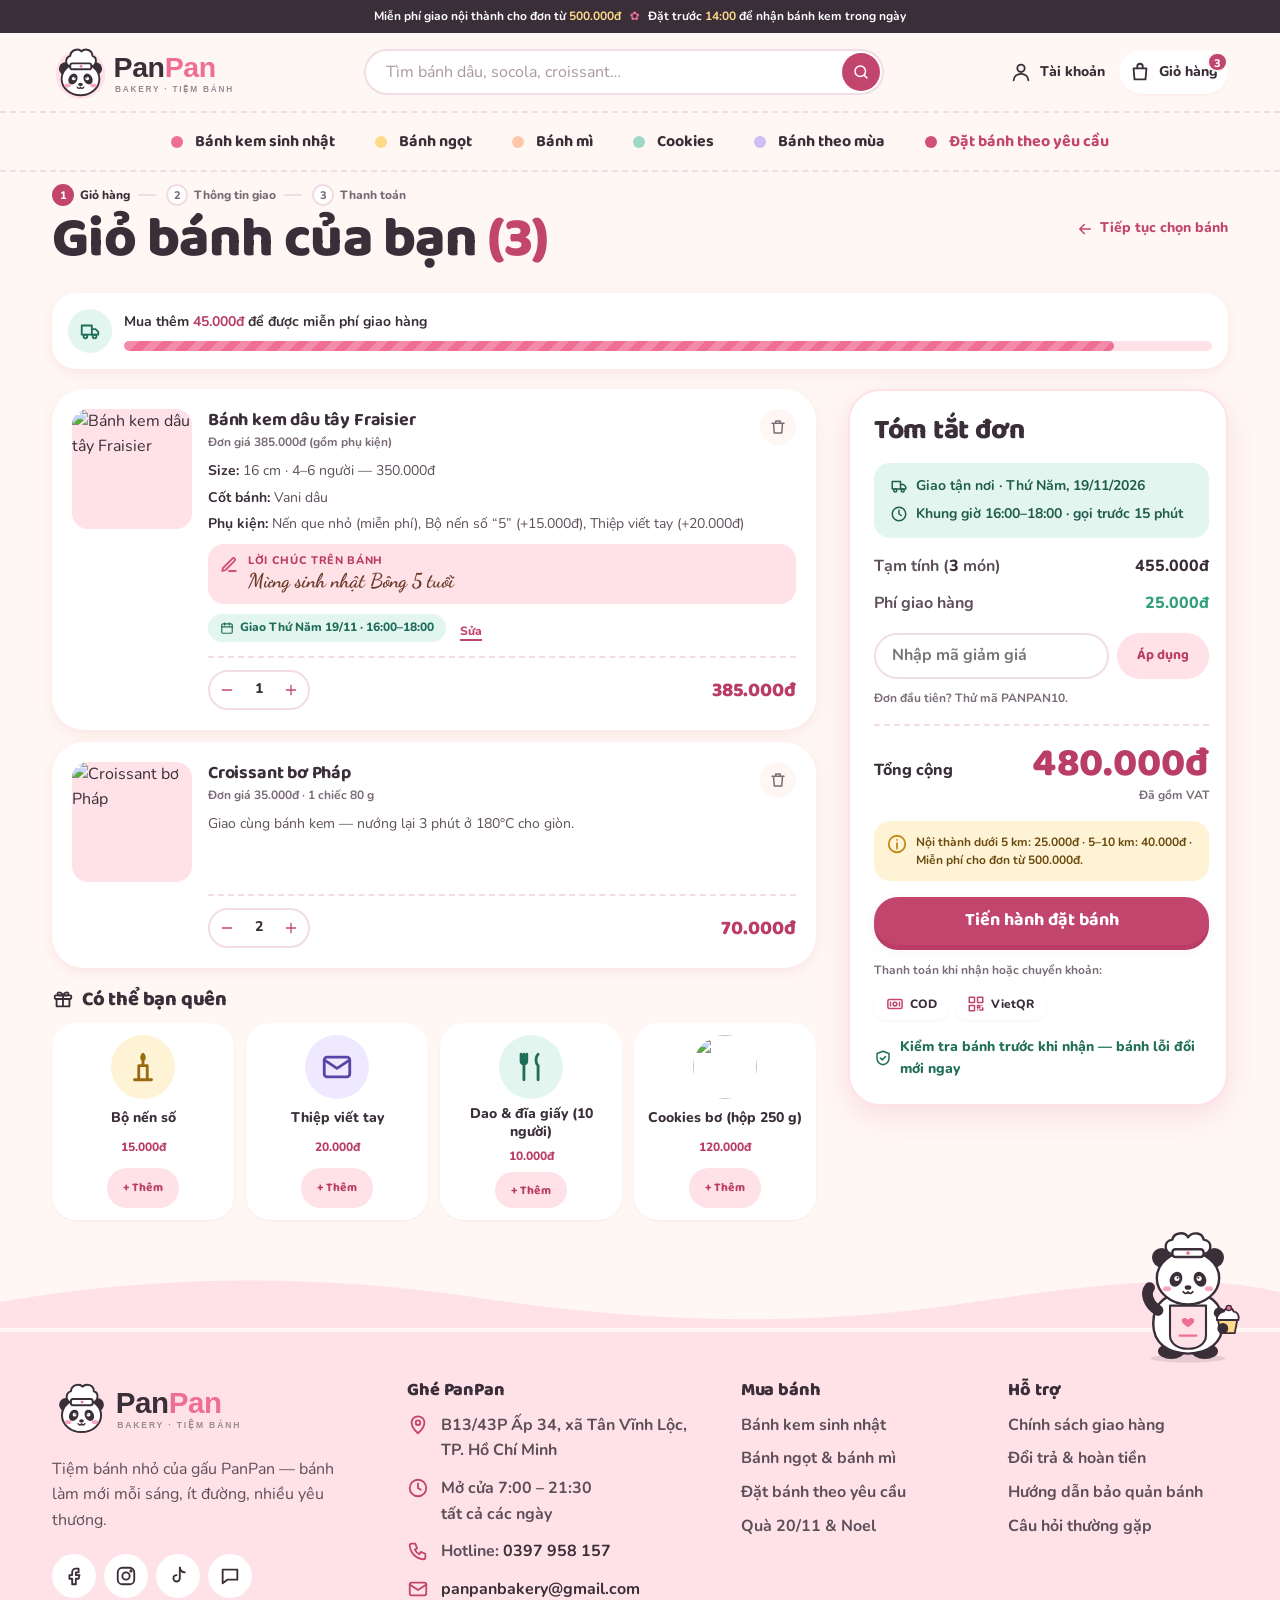
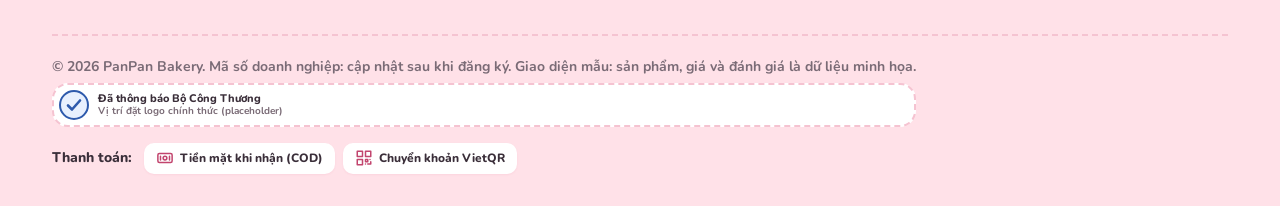
==== commit 4279e66d: "Bỏ dải thông báo đầu trang, chuyển chú thích dữ liệu minh họa xuống chân trang" ====
--- a/cart.html
+++ b/cart.html
@@ -12,7 +12,6 @@
   <link rel="stylesheet" href="styles.css">
 </head>
 <body class="has-sticky-checkout">
-<div role="note" style="background:#3A2E39;color:#fff;font:600 13px/1.5 Nunito,system-ui,sans-serif;text-align:center;padding:8px 12px">Bản thiết kế mẫu của PanPan Bakery: sản phẩm, giá, ảnh và đánh giá chỉ để minh họa giao diện; chưa nhận đặt hàng trên trang này.</div>
 <a class="skip-link" href="#main">Bỏ qua, đến nội dung chính</a>
 
 <svg class="sprite" aria-hidden="true" focusable="false" xmlns="http://www.w3.org/2000/svg">
@@ -334,7 +333,7 @@
     </div>
     <div class="footer-bottom">
       <div class="footer-legal">
-        <span>© 2026 PanPan Bakery. Mã số doanh nghiệp: cập nhật sau khi đăng ký.</span>
+        <span>© 2026 PanPan Bakery. Mã số doanh nghiệp: cập nhật sau khi đăng ký. Giao diện mẫu: sản phẩm, giá và đánh giá là dữ liệu minh họa.</span>
         <span class="bct-badge"><svg viewBox="0 0 32 32" aria-hidden="true"><circle cx="16" cy="16" r="14" fill="#E8F0FE" stroke="#2E5AAC" stroke-width="2"/><path d="M10 16.5l4 4 8-9" fill="none" stroke="#2E5AAC" stroke-width="2.6" stroke-linecap="round" stroke-linejoin="round"/></svg><span>Đã thông báo Bộ Công Thương<small>Vị trí đặt logo chính thức (placeholder)</small></span></span>
       </div>
       <div class="pay-methods">
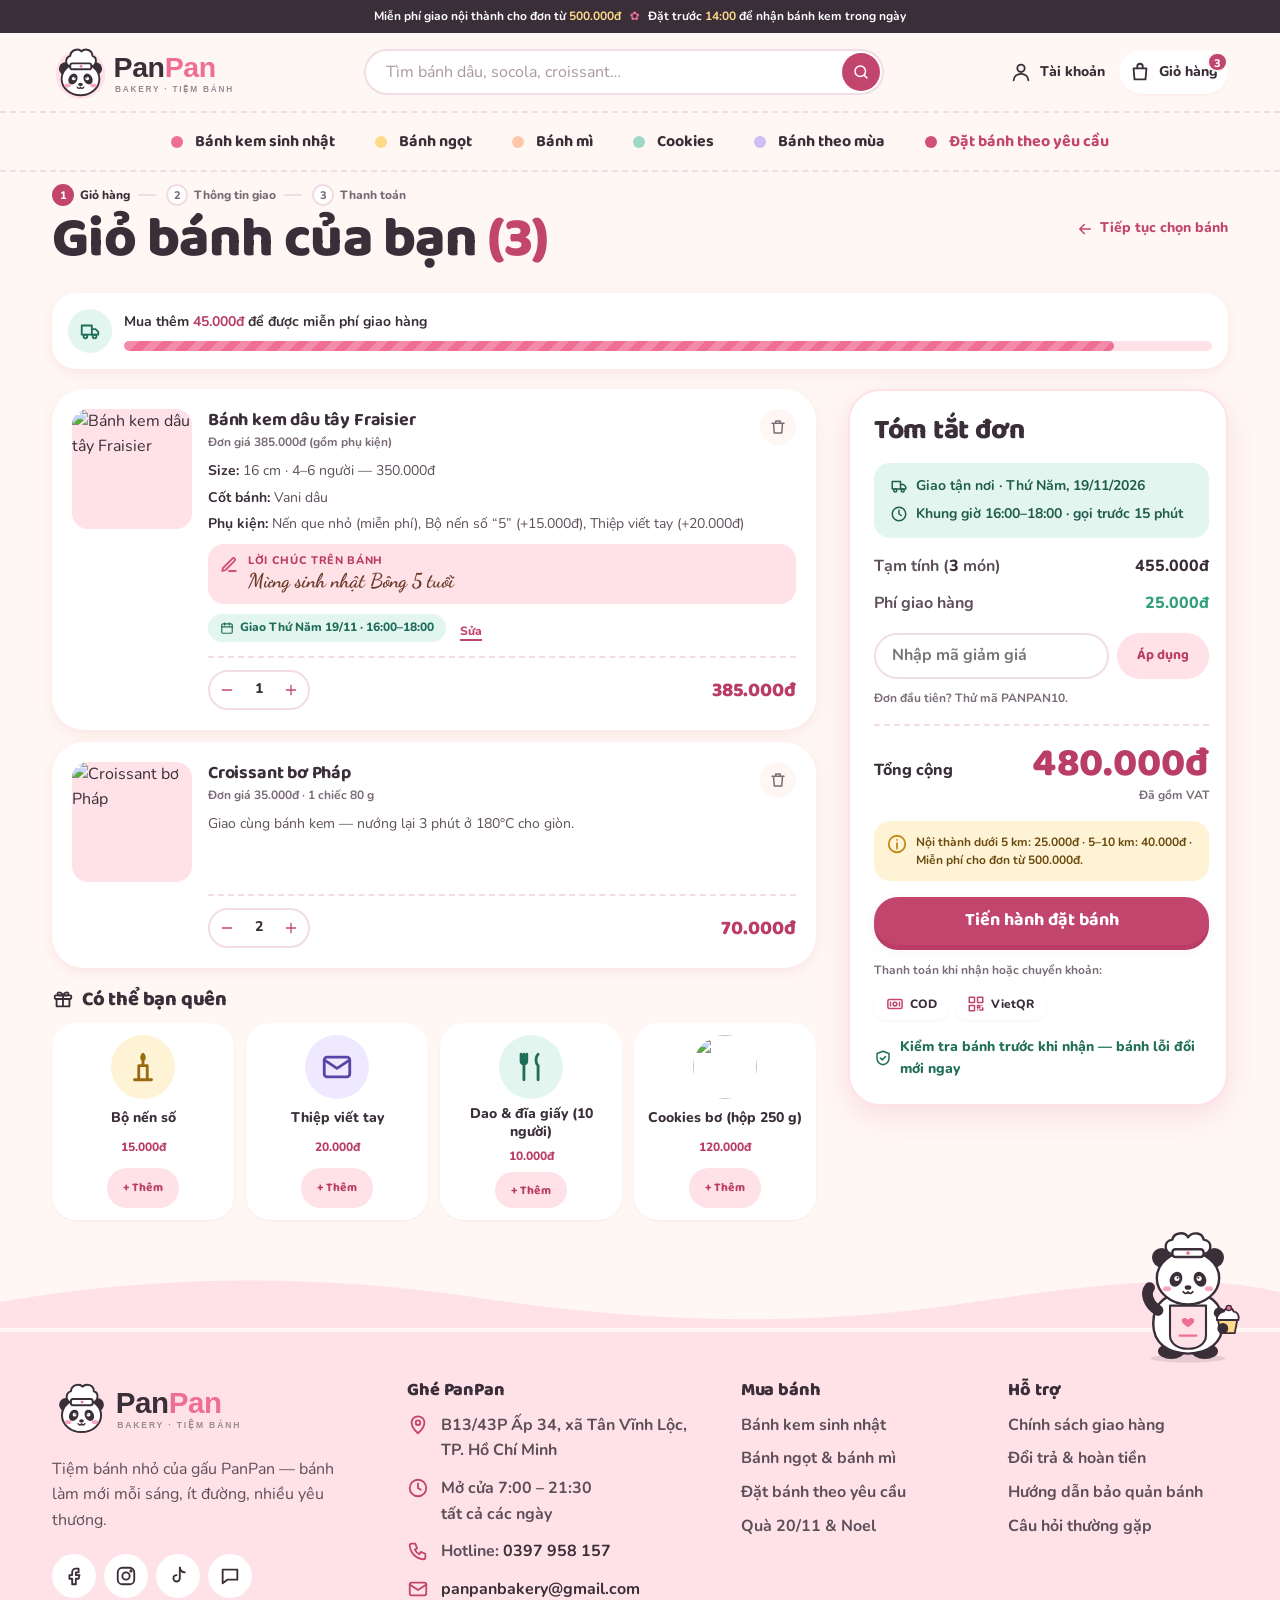
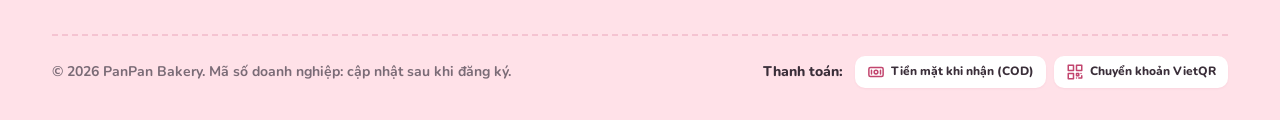
==== commit c22fb344: "Bỏ chú thích, ẩn số liệu đánh giá mẫu và logo Bộ Công Thương" ====
--- a/cart.html
+++ b/cart.html
@@ -333,7 +333,7 @@
     </div>
     <div class="footer-bottom">
       <div class="footer-legal">
-        <span>© 2026 PanPan Bakery. Mã số doanh nghiệp: cập nhật sau khi đăng ký. Giao diện mẫu: sản phẩm, giá và đánh giá là dữ liệu minh họa.</span>
+        <span>© 2026 PanPan Bakery. Mã số doanh nghiệp: cập nhật sau khi đăng ký.</span>
         <span class="bct-badge"><svg viewBox="0 0 32 32" aria-hidden="true"><circle cx="16" cy="16" r="14" fill="#E8F0FE" stroke="#2E5AAC" stroke-width="2"/><path d="M10 16.5l4 4 8-9" fill="none" stroke="#2E5AAC" stroke-width="2.6" stroke-linecap="round" stroke-linejoin="round"/></svg><span>Đã thông báo Bộ Công Thương<small>Vị trí đặt logo chính thức (placeholder)</small></span></span>
       </div>
       <div class="pay-methods">
--- a/styles.css
+++ b/styles.css
@@ -2037,3 +2037,6 @@
 
 /* Grid items default to min-width:auto, so the horizontally scrolling upsell row widened the whole cart column on mobile. */
 .cart-layout > * { min-width: 0; }
+
+/* Public demo: hide sample ratings, sample reviews and the not-yet-obtained Bo Cong Thuong badge (not real data). */
+section[aria-labelledby="reviews-title"], .hero__sticker, .rating, .reviews, .pdp__rating, .pdp-reviews, #t-rev, #p-rev, .bct-badge { display: none !important; }
